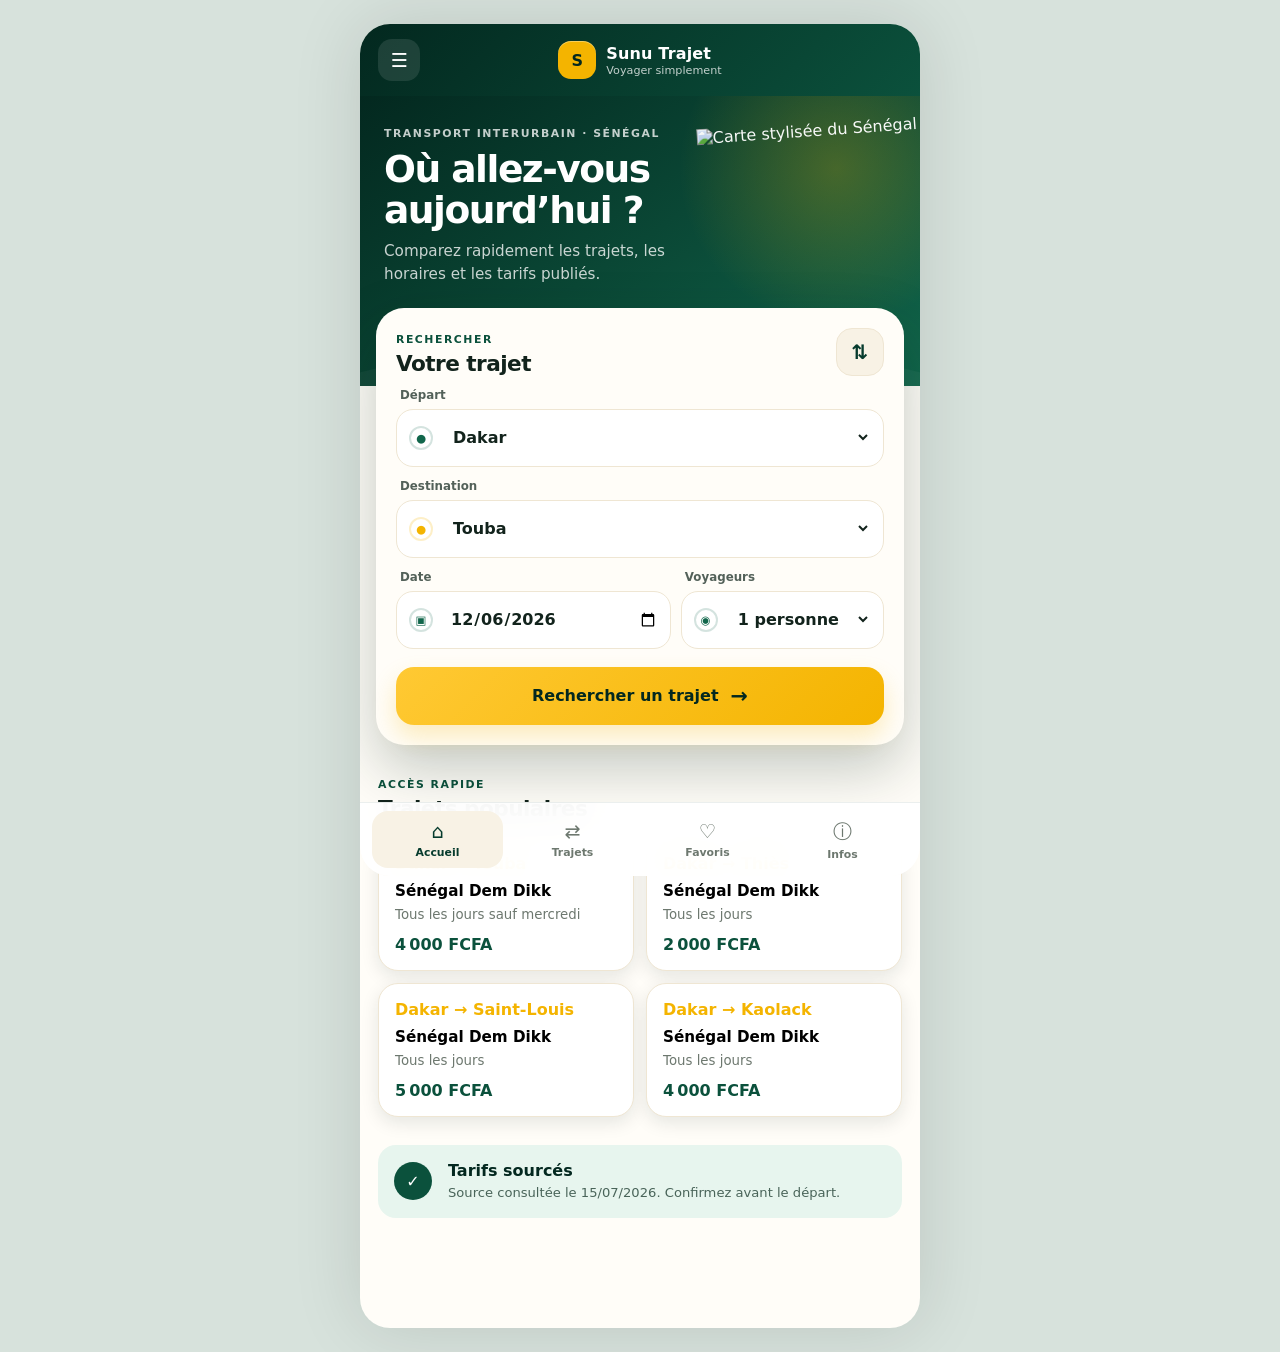
==== index.html @ 77b669c8 "Add files via upload" ====
<!doctype html>
<html lang="fr">
<head>
  <meta charset="utf-8" />
  <meta name="viewport" content="width=device-width,initial-scale=1,viewport-fit=cover" />
  <meta name="theme-color" content="#073c2d" />
  <meta name="description" content="Consultez les trajets, tarifs, horaires et points de départ interurbains au Sénégal." />
  <title>Sunu Trajet — Transport interurbain au Sénégal</title>
  <link rel="manifest" href="manifest.webmanifest" />
  <link rel="icon" href="assets/icon-192.png" />
  <link rel="apple-touch-icon" href="assets/icon-192.png" />
  <link rel="stylesheet" href="styles.css" />
</head>
<body>
  <div class="app-shell">
    <header class="topbar">
      <button class="icon-btn" id="menuBtn" aria-label="Ouvrir le menu">☰</button>
      <a class="brand" href="#home" aria-label="Accueil Sunu Trajet">
        <span class="brand-mark">S</span>
        <span><strong>Sunu Trajet</strong><small>Voyager simplement</small></span>
      </a>
      <button class="icon-btn" id="installBtn" aria-label="Installer l’application" hidden>↓</button>
    </header>

    <main>
      <section class="view active" id="homeView" data-view="home">
        <section class="hero">
          <div class="hero-copy">
            <span class="eyebrow">Transport interurbain · Sénégal</span>
            <h1>Où allez-vous aujourd’hui&nbsp;?</h1>
            <p>Comparez rapidement les trajets, les horaires et les tarifs publiés.</p>
          </div>
          <img src="assets/senegal-map.svg" alt="Carte stylisée du Sénégal" class="senegal-map" />
        </section>

        <section class="search-card" aria-labelledby="searchTitle">
          <div class="section-heading compact">
            <div>
              <span class="eyebrow dark">Rechercher</span>
              <h2 id="searchTitle">Votre trajet</h2>
            </div>
            <button class="swap-btn" id="swapBtn" type="button" aria-label="Inverser le départ et la destination">⇅</button>
          </div>

          <form id="searchForm">
            <label class="field">
              <span>Départ</span>
              <span class="field-control"><span class="field-icon">●</span><select id="fromSelect" required></select></span>
            </label>
            <label class="field">
              <span>Destination</span>
              <span class="field-control"><span class="field-icon destination">●</span><select id="toSelect" required></select></span>
            </label>
            <div class="field-grid">
              <label class="field">
                <span>Date</span>
                <span class="field-control"><span class="field-icon">▣</span><input id="dateInput" type="date" required /></span>
              </label>
              <label class="field">
                <span>Voyageurs</span>
                <span class="field-control"><span class="field-icon">◉</span><select id="passengerSelect">
                  <option value="1">1 personne</option>
                  <option value="2">2 personnes</option>
                  <option value="3">3 personnes</option>
                  <option value="4">4 personnes</option>
                  <option value="5">5 personnes</option>
                </select></span>
              </label>
            </div>
            <button class="primary-btn" type="submit">Rechercher un trajet <span>→</span></button>
          </form>
        </section>

        <section class="popular-section">
          <div class="section-heading">
            <div>
              <span class="eyebrow dark">Accès rapide</span>
              <h2>Trajets populaires</h2>
            </div>
          </div>
          <div class="popular-grid" id="popularGrid"></div>
        </section>

        <section class="trust-note">
          <span class="trust-icon">✓</span>
          <div>
            <strong>Tarifs sourcés</strong>
            <p>Source consultée le <span id="sourceDate"></span>. Confirmez avant le départ.</p>
          </div>
        </section>
      </section>

      <section class="view" id="resultsView" data-view="results">
        <div class="page-header">
          <button class="back-btn" data-go="home" aria-label="Retour">←</button>
          <div>
            <span class="eyebrow">Résultats</span>
            <h1 id="resultsTitle">Trajets disponibles</h1>
          </div>
        </div>
        <div class="results-summary" id="resultsSummary"></div>
        <div class="route-list" id="routeList"></div>
      </section>

      <section class="view" id="favoritesView" data-view="favorites">
        <div class="page-header simple">
          <div>
            <span class="eyebrow">Enregistrés</span>
            <h1>Mes favoris</h1>
          </div>
        </div>
        <div class="route-list" id="favoritesList"></div>
      </section>

      <section class="view" id="infoView" data-view="info">
        <div class="page-header simple">
          <div>
            <span class="eyebrow">À propos</span>
            <h1>Informations utiles</h1>
          </div>
        </div>
        <article class="info-card">
          <h2>Avant de voyager</h2>
          <p>Les tarifs, horaires et lieux de départ peuvent être modifiés par le transporteur. Appelez avant de vous rendre au point de départ.</p>
        </article>
        <article class="info-card">
          <h2>Source des données</h2>
          <p>Les données initiales sont issues du réseau interurbain publié par Dakar Dem Dikk.</p>
          <a class="text-link" href="https://demdikk.sn/reseau-interurbain/" target="_blank" rel="noopener">Consulter la source officielle ↗</a>
        </article>
        <article class="info-card">
          <h2>Administration</h2>
          <p>Les trajets peuvent être complétés et mis à jour depuis l’espace administrateur local.</p>
          <a class="secondary-btn" href="admin/">Ouvrir /admin</a>
        </article>
      </section>
    </main>

    <nav class="bottom-nav" aria-label="Navigation principale">
      <button class="nav-item active" data-nav="home"><span>⌂</span><small>Accueil</small></button>
      <button class="nav-item" data-nav="results"><span>⇄</span><small>Trajets</small></button>
      <button class="nav-item" data-nav="favorites"><span>♡</span><small>Favoris</small></button>
      <button class="nav-item" data-nav="info"><span>ⓘ</span><small>Infos</small></button>
    </nav>
  </div>

  <aside class="drawer" id="drawer" aria-hidden="true">
    <div class="drawer-panel">
      <div class="drawer-head">
        <div class="brand"><span class="brand-mark">S</span><span><strong>Sunu Trajet</strong><small>Sénégal</small></span></div>
        <button class="icon-btn dark" id="closeMenuBtn" aria-label="Fermer">×</button>
      </div>
      <button data-drawer-nav="home">Accueil</button>
      <button data-drawer-nav="favorites">Mes favoris</button>
      <button data-drawer-nav="info">Informations</button>
      <a href="admin/">Administration</a>
      <p class="drawer-note">Version de départ · données administrables localement.</p>
    </div>
  </aside>

  <dialog id="routeDialog" class="route-dialog">
    <div id="dialogContent"></div>
  </dialog>

  <div class="toast" id="toast" role="status" aria-live="polite"></div>

  <script src="data.js"></script>
  <script src="app.js"></script>
</body>
</html>
---- styles.css ----
:root {
  --green-950: #03281f;
  --green-900: #063b2d;
  --green-800: #0b513c;
  --green-700: #11664b;
  --gold-500: #f4b400;
  --gold-400: #ffc933;
  --gold-200: #ffe7a1;
  --ivory-50: #fffdf8;
  --ivory-100: #f8f2e5;
  --ivory-200: #efe6d3;
  --ink: #12231c;
  --muted: #6d786f;
  --danger: #b72d3c;
  --white: #ffffff;
  --shadow-lg: 0 24px 60px rgba(2, 34, 25, 0.24);
  --shadow-md: 0 14px 35px rgba(2, 34, 25, 0.14);
  --shadow-sm: 0 6px 18px rgba(2, 34, 25, 0.10);
  --radius-xl: 28px;
  --radius-lg: 22px;
  --radius-md: 16px;
  --safe-bottom: env(safe-area-inset-bottom, 0px);
}

* { box-sizing: border-box; }
html { scroll-behavior: smooth; }
body {
  margin: 0;
  min-height: 100vh;
  background: #d7e2dc;
  color: var(--ink);
  font-family: Inter, ui-sans-serif, system-ui, -apple-system, BlinkMacSystemFont, "Segoe UI", sans-serif;
  -webkit-font-smoothing: antialiased;
}
button, input, select { font: inherit; }
button, a { -webkit-tap-highlight-color: transparent; }
button { cursor: pointer; }
a { color: inherit; }

.app-shell {
  width: min(100%, 560px);
  min-height: 100vh;
  margin: 0 auto;
  position: relative;
  background: var(--ivory-50);
  box-shadow: 0 0 70px rgba(0,0,0,.12);
  overflow-x: hidden;
}

.topbar {
  position: sticky;
  top: 0;
  z-index: 20;
  display: grid;
  grid-template-columns: 48px 1fr 48px;
  align-items: center;
  gap: 8px;
  min-height: 72px;
  padding: 10px 18px;
  color: var(--white);
  background: linear-gradient(135deg, var(--green-950), var(--green-800));
}
.brand {
  display: inline-flex;
  align-items: center;
  justify-content: center;
  gap: 10px;
  text-decoration: none;
}
.brand-mark {
  width: 38px;
  height: 38px;
  border-radius: 13px;
  display: inline-grid;
  place-items: center;
  font-weight: 900;
  background: var(--gold-500);
  color: var(--green-950);
  box-shadow: inset 0 1px 0 rgba(255,255,255,.35);
}
.brand strong, .brand small { display: block; }
.brand strong { font-size: 1rem; letter-spacing: .01em; }
.brand small { margin-top: 1px; font-size: .7rem; opacity: .75; }
.icon-btn {
  border: 0;
  width: 42px;
  height: 42px;
  border-radius: 14px;
  color: inherit;
  background: rgba(255,255,255,.1);
  font-size: 1.2rem;
}
.icon-btn:active { transform: scale(.97); }
.icon-btn.dark { color: var(--ink); background: var(--ivory-100); }

main { min-height: calc(100vh - 72px); padding-bottom: calc(92px + var(--safe-bottom)); }
.view { display: none; }
.view.active { display: block; }

.hero {
  position: relative;
  min-height: 250px;
  padding: 26px 24px 100px;
  color: var(--white);
  background:
    radial-gradient(circle at 85% 25%, rgba(244,180,0,.25), transparent 30%),
    linear-gradient(145deg, var(--green-950), var(--green-700));
  overflow: hidden;
}
.hero::after {
  content: "";
  position: absolute;
  inset: auto -20% -55% -20%;
  height: 70%;
  border-radius: 50%;
  background: rgba(255,255,255,.04);
}
.hero-copy { position: relative; z-index: 2; max-width: 64%; }
.eyebrow {
  display: inline-block;
  text-transform: uppercase;
  letter-spacing: .14em;
  font-size: .68rem;
  font-weight: 800;
  opacity: .76;
}
.eyebrow.dark { color: var(--green-800); opacity: 1; }
.hero h1, .page-header h1 {
  margin: 8px 0 10px;
  line-height: 1.08;
  font-size: clamp(1.8rem, 6vw, 2.35rem);
  letter-spacing: -.04em;
}
.hero p { margin: 0; color: rgba(255,255,255,.78); line-height: 1.5; font-size: .95rem; }
.senegal-map {
  position: absolute;
  right: -42px;
  top: 24px;
  width: 260px;
  height: 180px;
  object-fit: contain;
  transform: rotate(-4deg);
  opacity: .96;
  filter: saturate(.95);
}

.search-card {
  position: relative;
  z-index: 5;
  margin: -78px 16px 0;
  padding: 20px;
  border-radius: var(--radius-xl);
  background: var(--ivory-50);
  box-shadow: var(--shadow-lg);
}
.section-heading {
  display: flex;
  align-items: center;
  justify-content: space-between;
  gap: 16px;
  margin-bottom: 16px;
}
.section-heading.compact { margin-bottom: 12px; }
.section-heading h2 { margin: 4px 0 0; font-size: 1.35rem; letter-spacing: -.025em; }
.swap-btn {
  width: 48px;
  height: 48px;
  border: 1px solid var(--ivory-200);
  border-radius: 16px;
  background: var(--ivory-100);
  color: var(--green-900);
  font-weight: 900;
  font-size: 1.25rem;
}

.field { display: block; margin-top: 12px; }
.field > span:first-child {
  display: block;
  margin: 0 0 7px 4px;
  color: #536159;
  font-size: .74rem;
  font-weight: 800;
}
.field-control {
  min-height: 58px;
  display: grid;
  grid-template-columns: 34px 1fr;
  align-items: center;
  gap: 6px;
  border: 1px solid var(--ivory-200);
  border-radius: 17px;
  background: var(--white);
  padding: 0 12px;
  transition: .2s ease;
}
.field-control:focus-within {
  border-color: rgba(244,180,0,.75);
  box-shadow: 0 0 0 4px rgba(244,180,0,.13);
}
.field-icon {
  width: 24px;
  height: 24px;
  display: grid;
  place-items: center;
  color: var(--green-700);
  font-size: .72rem;
  border: 2px solid rgba(17,102,75,.18);
  border-radius: 50%;
}
.field-icon.destination { color: var(--gold-500); border-color: rgba(244,180,0,.22); }
select, input[type="date"] {
  width: 100%;
  min-width: 0;
  border: 0;
  outline: 0;
  background: transparent;
  color: var(--ink);
  font-weight: 800;
}
.field-grid { display: grid; grid-template-columns: 1.15fr .85fr; gap: 10px; }
.primary-btn, .secondary-btn {
  min-height: 58px;
  border: 0;
  border-radius: 18px;
  display: inline-flex;
  align-items: center;
  justify-content: center;
  gap: 12px;
  text-decoration: none;
  font-weight: 900;
}
.primary-btn {
  width: 100%;
  margin-top: 18px;
  padding: 0 20px;
  background: linear-gradient(135deg, var(--gold-400), var(--gold-500));
  color: var(--green-950);
  box-shadow: 0 12px 24px rgba(244,180,0,.24);
}
.primary-btn span { font-size: 1.3rem; }
.primary-btn:active { transform: translateY(1px); }
.secondary-btn {
  padding: 0 18px;
  min-height: 48px;
  background: var(--green-900);
  color: var(--white);
}

.popular-section { padding: 28px 18px 10px; }
.popular-grid {
  display: grid;
  grid-template-columns: repeat(2, 1fr);
  gap: 12px;
}
.popular-card {
  border: 1px solid var(--ivory-200);
  border-radius: 20px;
  padding: 16px;
  text-align: left;
  background: var(--white);
  box-shadow: var(--shadow-sm);
}
.popular-card .route-arrow { color: var(--gold-500); font-weight: 900; }
.popular-card strong { display: block; margin: 9px 0 4px; font-size: .95rem; }
.popular-card small { color: var(--muted); }
.popular-card .price { display: block; margin-top: 12px; color: var(--green-800); font-weight: 900; }

.trust-note {
  margin: 18px;
  padding: 16px;
  display: grid;
  grid-template-columns: 42px 1fr;
  gap: 12px;
  align-items: center;
  border-radius: 18px;
  color: var(--green-950);
  background: #e7f5ee;
}
.trust-icon {
  width: 38px; height: 38px; border-radius: 50%; display: grid; place-items: center;
  background: var(--green-800); color: white; font-weight: 900;
}
.trust-note strong { display: block; margin-bottom: 4px; }
.trust-note p { margin: 0; font-size: .82rem; color: #496459; line-height: 1.4; }

.page-header {
  min-height: 160px;
  padding: 30px 22px;
  display: flex;
  align-items: center;
  gap: 14px;
  color: var(--white);
  background:
    radial-gradient(circle at 85% 15%, rgba(244,180,0,.23), transparent 30%),
    linear-gradient(145deg, var(--green-950), var(--green-700));
}
.page-header.simple { min-height: 145px; padding-left: 24px; }
.page-header h1 { margin-bottom: 0; }
.back-btn {
  flex: 0 0 auto;
  width: 46px; height: 46px;
  border: 0;
  border-radius: 15px;
  background: rgba(255,255,255,.11);
  color: white;
  font-size: 1.3rem;
}
.results-summary {
  margin: -30px 16px 18px;
  position: relative;
  z-index: 3;
  padding: 16px 18px;
  border-radius: 20px;
  background: var(--white);
  box-shadow: var(--shadow-md);
}
.results-summary strong { display: block; }
.results-summary p { margin: 6px 0 0; color: var(--muted); font-size: .84rem; }
.route-list { padding: 0 16px 22px; display: grid; gap: 14px; }
.route-card {
  padding: 18px;
  border: 1px solid var(--ivory-200);
  border-radius: 22px;
  background: var(--white);
  box-shadow: var(--shadow-sm);
}
.route-card-head {
  display: flex;
  align-items: flex-start;
  justify-content: space-between;
  gap: 12px;
}
.route-card h3 { margin: 2px 0 4px; font-size: 1.1rem; }
.operator { color: var(--muted); font-size: .78rem; }
.badges { display: flex; flex-wrap: wrap; gap: 7px; margin-top: 11px; }
.badge {
  display: inline-flex; align-items: center; gap: 5px;
  padding: 6px 9px;
  border-radius: 999px;
  font-size: .7rem;
  font-weight: 800;
  color: var(--green-800);
  background: #e9f4ef;
}
.badge.gold { color: #6d4a00; background: #fff2c7; }
.favorite-btn {
  border: 0;
  width: 40px; height: 40px;
  border-radius: 14px;
  background: var(--ivory-100);
  color: var(--green-900);
  font-size: 1.25rem;
}
.favorite-btn.active { color: var(--danger); background: #fdebed; }
.route-main {
  margin: 16px 0;
  padding: 15px;
  border-radius: 17px;
  display: grid;
  grid-template-columns: 1fr auto;
  gap: 10px;
  align-items: center;
  background: var(--ivory-100);
}
.route-main strong { display: block; font-size: 1.05rem; }
.route-main small { color: var(--muted); }
.route-price { text-align: right; color: var(--green-800); }
.route-price strong { font-size: 1.25rem; }
.route-details { display: grid; gap: 9px; }
.detail-line { display: grid; grid-template-columns: 24px 1fr; gap: 8px; font-size: .83rem; color: #405047; }
.route-actions { display: grid; grid-template-columns: 1fr 1fr; gap: 9px; margin-top: 16px; }
.action-btn {
  min-height: 46px;
  border-radius: 15px;
  border: 1px solid var(--ivory-200);
  background: var(--white);
  color: var(--green-900);
  font-weight: 900;
}
.action-btn.primary { background: var(--green-900); color: white; border-color: var(--green-900); }
.empty-state {
  padding: 32px 20px;
  border-radius: 22px;
  text-align: center;
  background: var(--ivory-100);
  color: var(--muted);
}
.empty-state .empty-icon { font-size: 2rem; display: block; margin-bottom: 12px; }
.empty-state h3 { color: var(--ink); margin: 0 0 8px; }
.empty-state p { margin: 0; line-height: 1.5; }

.info-card {
  margin: 16px;
  padding: 20px;
  border-radius: 22px;
  background: var(--white);
  border: 1px solid var(--ivory-200);
  box-shadow: var(--shadow-sm);
}
.info-card h2 { margin: 0 0 10px; font-size: 1.15rem; }
.info-card p { margin: 0 0 14px; color: var(--muted); line-height: 1.6; }
.text-link { font-weight: 900; color: var(--green-700); }

.bottom-nav {
  position: fixed;
  left: 50%;
  transform: translateX(-50%);
  bottom: 0;
  z-index: 30;
  width: min(100%, 560px);
  min-height: calc(74px + var(--safe-bottom));
  padding: 8px 12px calc(8px + var(--safe-bottom));
  display: grid;
  grid-template-columns: repeat(4, 1fr);
  gap: 4px;
  background: rgba(255,255,255,.94);
  border-top: 1px solid rgba(6,59,45,.08);
  backdrop-filter: blur(18px);
}
.nav-item {
  border: 0;
  border-radius: 16px;
  background: transparent;
  color: #6d786f;
  min-height: 55px;
  display: grid;
  place-items: center;
  align-content: center;
  gap: 3px;
}
.nav-item span { font-size: 1.2rem; }
.nav-item small { font-size: .68rem; font-weight: 800; }
.nav-item.active { color: var(--green-900); background: var(--ivory-100); }

.drawer {
  position: fixed;
  inset: 0;
  z-index: 50;
  visibility: hidden;
  opacity: 0;
  background: rgba(0,24,18,.45);
  transition: .2s ease;
}
.drawer.open { visibility: visible; opacity: 1; }
.drawer-panel {
  width: min(84vw, 360px);
  height: 100%;
  padding: 18px;
  background: var(--ivory-50);
  transform: translateX(-100%);
  transition: .24s ease;
}
.drawer.open .drawer-panel { transform: translateX(0); }
.drawer-head { display: flex; align-items: center; justify-content: space-between; margin-bottom: 24px; }
.drawer-head .brand { justify-content: flex-start; color: var(--ink); }
.drawer-panel > button, .drawer-panel > a {
  width: 100%;
  min-height: 52px;
  padding: 0 16px;
  display: flex;
  align-items: center;
  border: 0;
  border-radius: 15px;
  background: transparent;
  color: var(--ink);
  text-decoration: none;
  font-weight: 800;
}
.drawer-panel > button:hover, .drawer-panel > a:hover { background: var(--ivory-100); }
.drawer-note { margin: 24px 12px; font-size: .78rem; color: var(--muted); line-height: 1.5; }

.route-dialog {
  width: min(calc(100% - 28px), 520px);
  max-height: 86vh;
  padding: 0;
  border: 0;
  border-radius: 26px;
  overflow: auto;
  background: var(--ivory-50);
  box-shadow: var(--shadow-lg);
}
.route-dialog::backdrop { background: rgba(0,24,18,.62); backdrop-filter: blur(4px); }
.dialog-hero {
  padding: 22px;
  color: white;
  background: linear-gradient(145deg, var(--green-950), var(--green-700));
}
.dialog-hero-top { display: flex; justify-content: space-between; gap: 12px; }
.dialog-close {
  width: 40px; height: 40px; border: 0; border-radius: 13px;
  color: white; background: rgba(255,255,255,.12); font-size: 1.2rem;
}
.dialog-body { padding: 20px; }
.dialog-price { font-size: 1.7rem; font-weight: 950; color: var(--green-800); }
.dialog-list { display: grid; gap: 12px; margin: 18px 0; }
.dialog-item { padding: 14px; border-radius: 16px; background: var(--white); border: 1px solid var(--ivory-200); }
.dialog-item strong { display: block; margin-bottom: 5px; }
.dialog-item span { color: var(--muted); line-height: 1.5; font-size: .86rem; }
.dialog-actions { display: grid; grid-template-columns: 1fr 1fr; gap: 10px; }

.toast {
  position: fixed;
  left: 50%;
  bottom: calc(92px + var(--safe-bottom));
  z-index: 100;
  width: min(calc(100% - 34px), 430px);
  transform: translate(-50%, 20px);
  opacity: 0;
  pointer-events: none;
  padding: 13px 16px;
  border-radius: 15px;
  background: var(--green-950);
  color: white;
  text-align: center;
  font-size: .84rem;
  font-weight: 800;
  transition: .2s ease;
}
.toast.show { opacity: 1; transform: translate(-50%, 0); }

@media (max-width: 390px) {
  .hero-copy { max-width: 70%; }
  .senegal-map { width: 230px; right: -58px; }
  .field-grid { grid-template-columns: 1fr; }
  .popular-grid { grid-template-columns: 1fr; }
}

@media (min-width: 700px) {
  body { padding: 24px 0; }
  .app-shell { min-height: calc(100vh - 48px); border-radius: 30px; overflow: hidden; }
  .bottom-nav { bottom: 24px; border-radius: 0 0 30px 30px; }
}
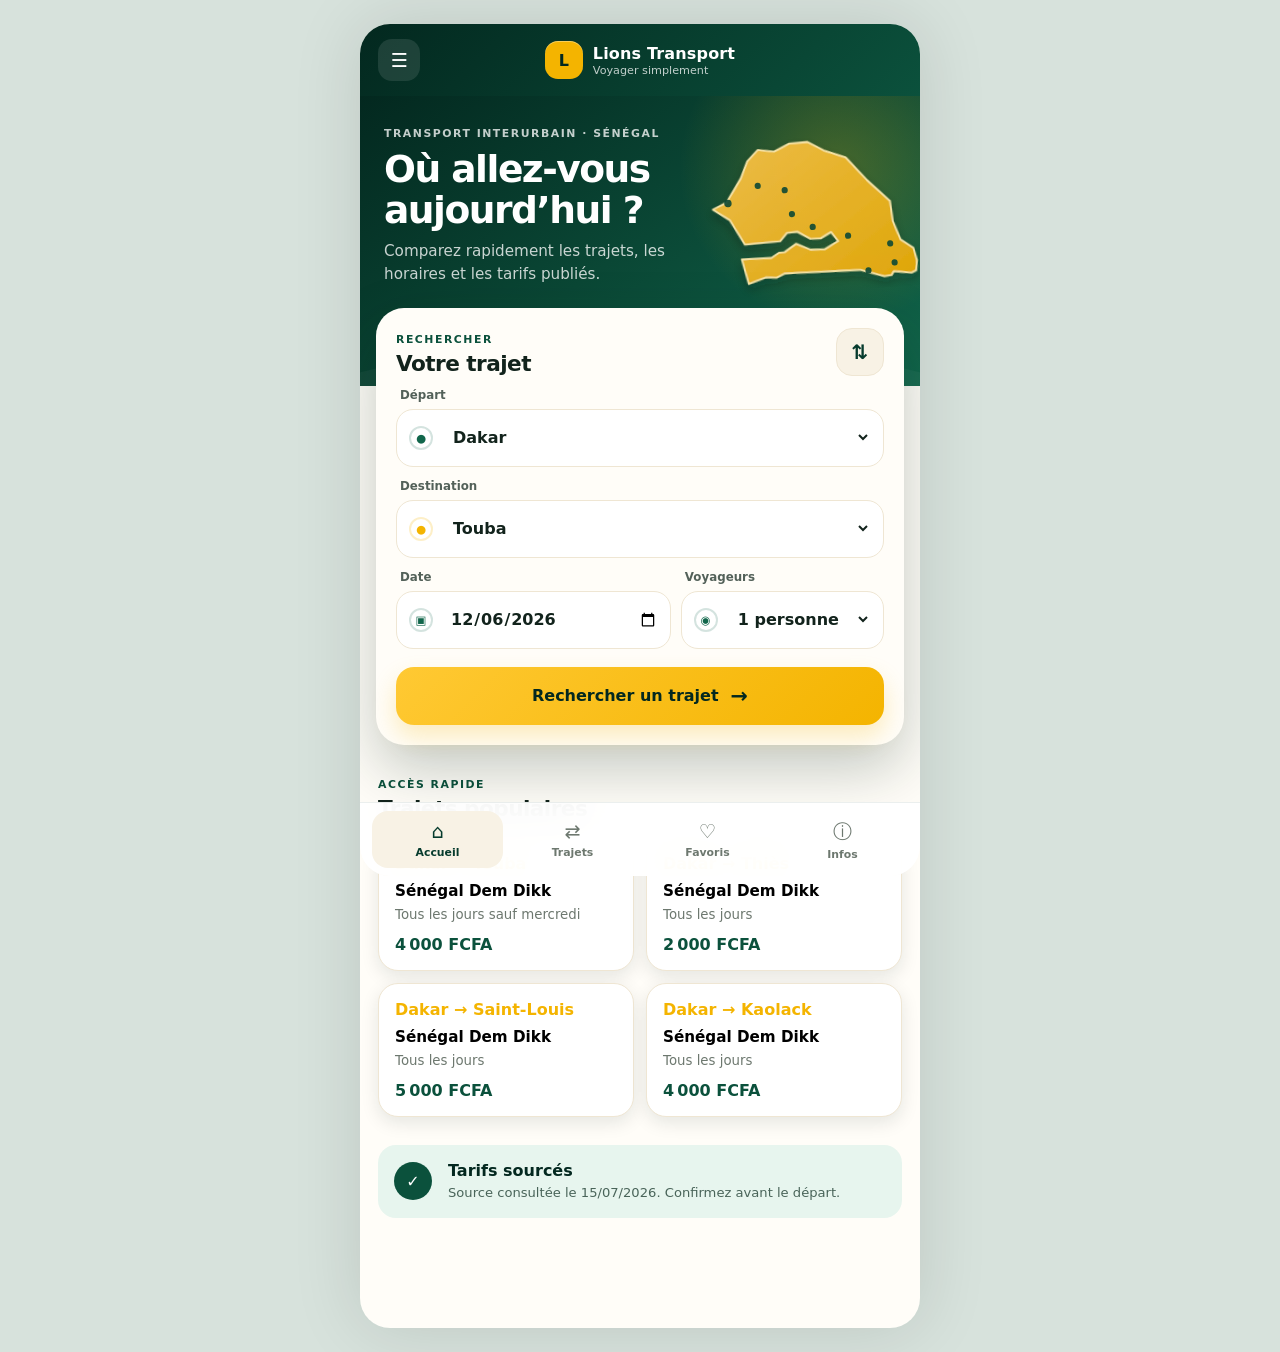
==== commit 35087239: "Add files via upload" ====
--- a/index.html
+++ b/index.html
@@ -5,7 +5,7 @@
   <meta name="viewport" content="width=device-width,initial-scale=1,viewport-fit=cover" />
   <meta name="theme-color" content="#073c2d" />
   <meta name="description" content="Consultez les trajets, tarifs, horaires et points de départ interurbains au Sénégal." />
-  <title>Sunu Trajet — Transport interurbain au Sénégal</title>
+  <title>Lions Transport — Transport interurbain au Sénégal</title>
   <link rel="manifest" href="manifest.webmanifest" />
   <link rel="icon" href="assets/icon-192.png" />
   <link rel="apple-touch-icon" href="assets/icon-192.png" />
@@ -15,9 +15,9 @@
   <div class="app-shell">
     <header class="topbar">
       <button class="icon-btn" id="menuBtn" aria-label="Ouvrir le menu">☰</button>
-      <a class="brand" href="#home" aria-label="Accueil Sunu Trajet">
-        <span class="brand-mark">S</span>
-        <span><strong>Sunu Trajet</strong><small>Voyager simplement</small></span>
+      <a class="brand" href="#home" aria-label="Accueil Lions Transport">
+        <span class="brand-mark">L</span>
+        <span><strong>Lions Transport</strong><small>Voyager simplement</small></span>
       </a>
       <button class="icon-btn" id="installBtn" aria-label="Installer l’application" hidden>↓</button>
     </header>
@@ -147,7 +147,7 @@
   <aside class="drawer" id="drawer" aria-hidden="true">
     <div class="drawer-panel">
       <div class="drawer-head">
-        <div class="brand"><span class="brand-mark">S</span><span><strong>Sunu Trajet</strong><small>Sénégal</small></span></div>
+        <div class="brand"><span class="brand-mark">L</span><span><strong>Lions Transport</strong><small>Sénégal</small></span></div>
         <button class="icon-btn dark" id="closeMenuBtn" aria-label="Fermer">×</button>
       </div>
       <button data-drawer-nav="home">Accueil</button>
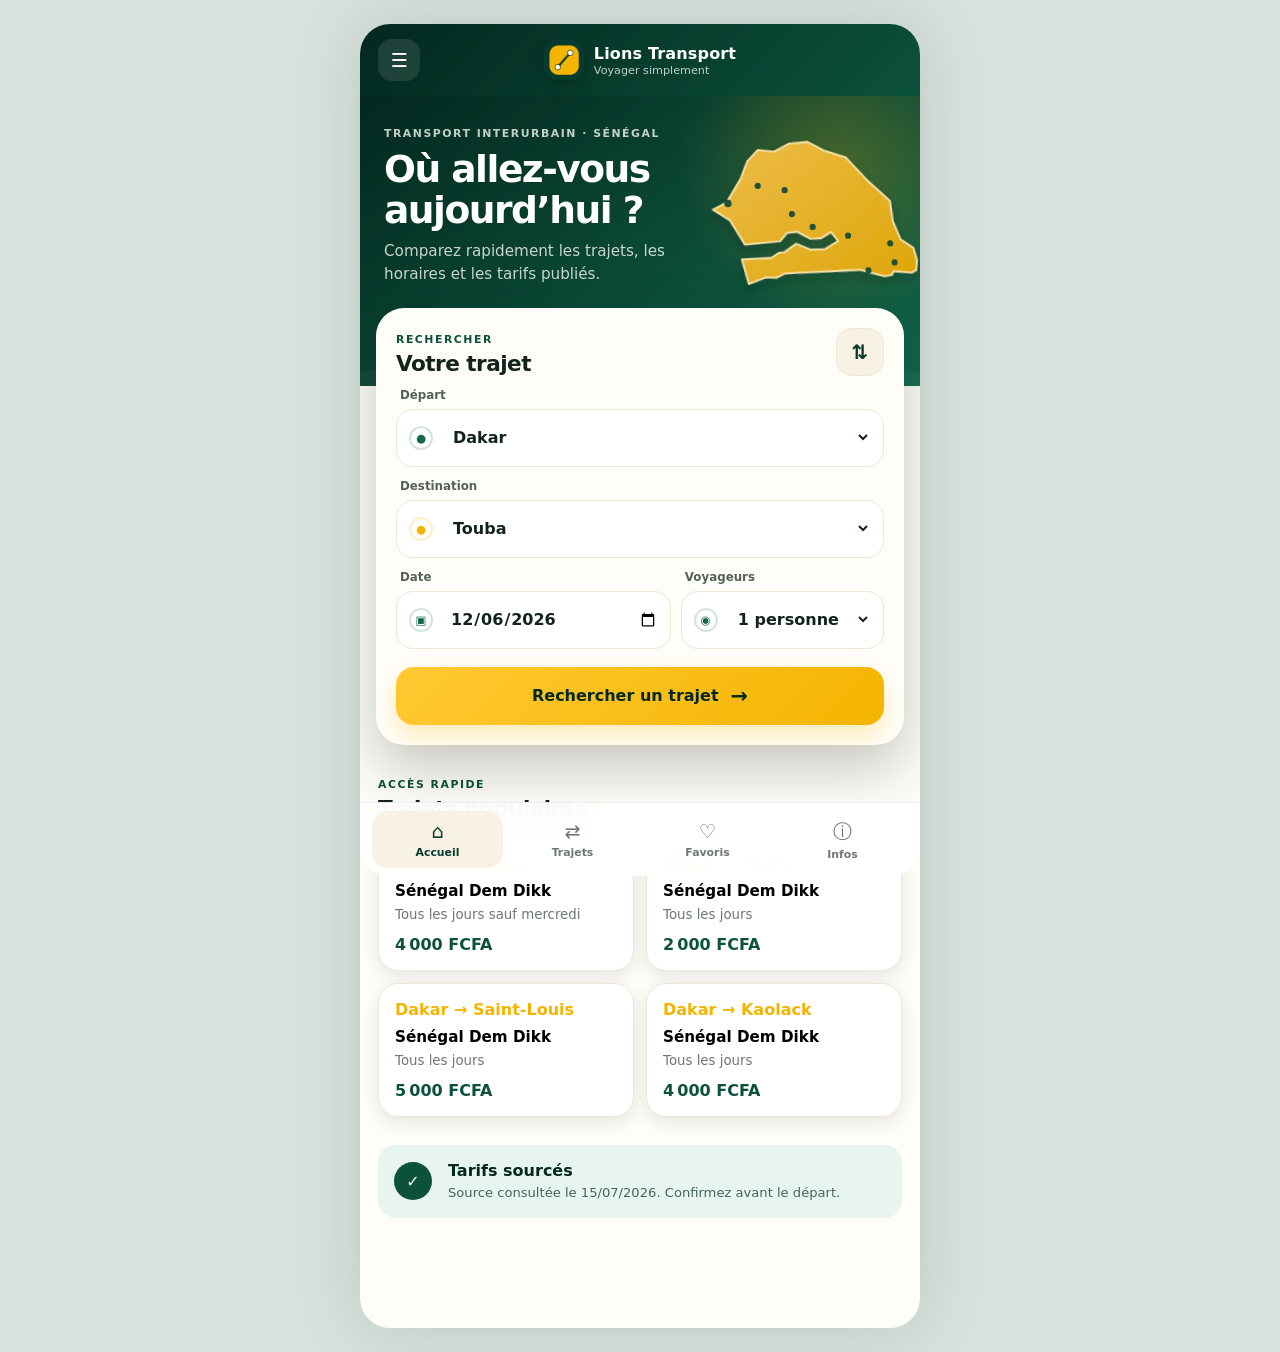
==== commit f42efdaa: "Add files via upload" ====
--- a/index.html
+++ b/index.html
@@ -16,7 +16,7 @@
     <header class="topbar">
       <button class="icon-btn" id="menuBtn" aria-label="Ouvrir le menu">☰</button>
       <a class="brand" href="#home" aria-label="Accueil Lions Transport">
-        <span class="brand-mark">L</span>
+        <img class="brand-logo" src="assets/icon-192.png" alt="Logo Lions Transport" />
         <span><strong>Lions Transport</strong><small>Voyager simplement</small></span>
       </a>
       <button class="icon-btn" id="installBtn" aria-label="Installer l’application" hidden>↓</button>
@@ -147,7 +147,7 @@
   <aside class="drawer" id="drawer" aria-hidden="true">
     <div class="drawer-panel">
       <div class="drawer-head">
-        <div class="brand"><span class="brand-mark">L</span><span><strong>Lions Transport</strong><small>Sénégal</small></span></div>
+        <div class="brand"><img class="brand-logo" src="assets/icon-192.png" alt="Logo Lions Transport" /><span><strong>Lions Transport</strong><small>Sénégal</small></span></div>
         <button class="icon-btn dark" id="closeMenuBtn" aria-label="Fermer">×</button>
       </div>
       <button data-drawer-nav="home">Accueil</button>
--- a/styles.css
+++ b/styles.css
@@ -67,6 +67,14 @@
   gap: 10px;
   text-decoration: none;
 }
+.brand-logo {
+  width: 40px;
+  height: 40px;
+  border-radius: 13px;
+  object-fit: cover;
+  flex: 0 0 auto;
+  box-shadow: 0 5px 14px rgba(0,0,0,.18);
+}
 .brand-mark {
   width: 38px;
   height: 38px;
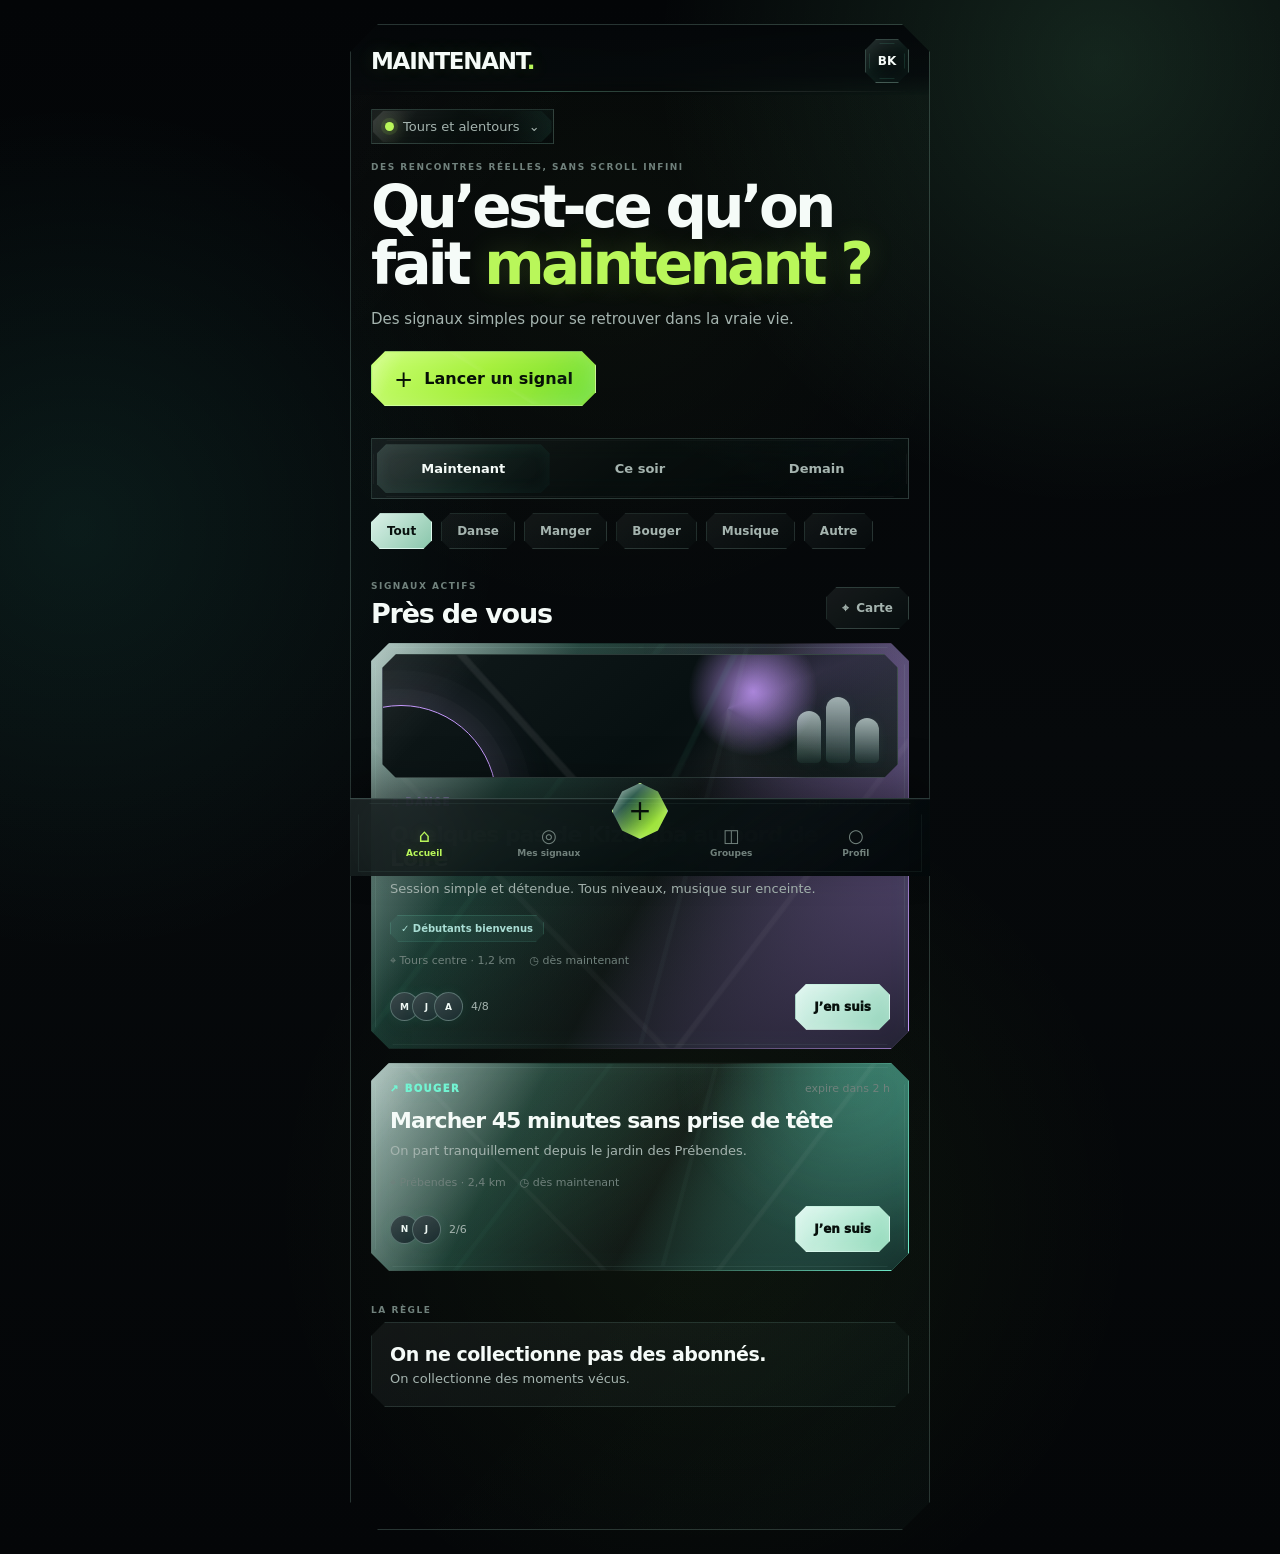
==== commit c69cc8a6: "Add files via upload" ====
--- a/index.html
+++ b/index.html
@@ -1,170 +1,127 @@
 <!doctype html>
 <html lang="fr">
 <head>
-  <meta charset="utf-8" />
-  <meta name="viewport" content="width=device-width,initial-scale=1,viewport-fit=cover" />
-  <meta name="theme-color" content="#073c2d" />
-  <meta name="description" content="Consultez les trajets, tarifs, horaires et points de départ interurbains au Sénégal." />
-  <title>Lions Transport — Transport interurbain au Sénégal</title>
-  <link rel="manifest" href="manifest.webmanifest" />
-  <link rel="icon" href="assets/icon-192.png" />
-  <link rel="apple-touch-icon" href="assets/icon-192.png" />
-  <link rel="stylesheet" href="styles.css" />
+  <meta charset="utf-8">
+  <meta name="viewport" content="width=device-width, initial-scale=1, viewport-fit=cover">
+  <meta name="theme-color" content="#040609">
+  <meta name="description" content="MAINTENANT — des signaux simples pour se retrouver dans la vraie vie.">
+  <title>MAINTENANT</title>
+  <link rel="manifest" href="manifest.json">
+  <link rel="icon" href="icon.svg" type="image/svg+xml">
+  <link rel="stylesheet" href="styles.css">
 </head>
 <body>
   <div class="app-shell">
     <header class="topbar">
-      <button class="icon-btn" id="menuBtn" aria-label="Ouvrir le menu">☰</button>
-      <a class="brand" href="#home" aria-label="Accueil Lions Transport">
-        <img class="brand-logo" src="assets/icon-192.png" alt="Logo Lions Transport" />
-        <span><strong>Lions Transport</strong><small>Voyager simplement</small></span>
-      </a>
-      <button class="icon-btn" id="installBtn" aria-label="Installer l’application" hidden>↓</button>
+      <button class="brand" id="brandBtn" aria-label="Accueil">MAINTENANT<span>.</span></button>
+      <button class="profile-button" id="profileBtn" aria-label="Ouvrir le profil">BK</button>
     </header>
 
     <main>
-      <section class="view active" id="homeView" data-view="home">
-        <section class="hero">
-          <div class="hero-copy">
-            <span class="eyebrow">Transport interurbain · Sénégal</span>
-            <h1>Où allez-vous aujourd’hui&nbsp;?</h1>
-            <p>Comparez rapidement les trajets, les horaires et les tarifs publiés.</p>
-          </div>
-          <img src="assets/senegal-map.svg" alt="Carte stylisée du Sénégal" class="senegal-map" />
-        </section>
+      <section class="hero">
+        <button class="location-pill" id="cityBtn">
+          <span class="live-dot"></span>
+          <span>Tours et alentours</span>
+          <span>⌄</span>
+        </button>
 
-        <section class="search-card" aria-labelledby="searchTitle">
-          <div class="section-heading compact">
-            <div>
-              <span class="eyebrow dark">Rechercher</span>
-              <h2 id="searchTitle">Votre trajet</h2>
-            </div>
-            <button class="swap-btn" id="swapBtn" type="button" aria-label="Inverser le départ et la destination">⇅</button>
-          </div>
-
-          <form id="searchForm">
-            <label class="field">
-              <span>Départ</span>
-              <span class="field-control"><span class="field-icon">●</span><select id="fromSelect" required></select></span>
-            </label>
-            <label class="field">
-              <span>Destination</span>
-              <span class="field-control"><span class="field-icon destination">●</span><select id="toSelect" required></select></span>
-            </label>
-            <div class="field-grid">
-              <label class="field">
-                <span>Date</span>
-                <span class="field-control"><span class="field-icon">▣</span><input id="dateInput" type="date" required /></span>
-              </label>
-              <label class="field">
-                <span>Voyageurs</span>
-                <span class="field-control"><span class="field-icon">◉</span><select id="passengerSelect">
-                  <option value="1">1 personne</option>
-                  <option value="2">2 personnes</option>
-                  <option value="3">3 personnes</option>
-                  <option value="4">4 personnes</option>
-                  <option value="5">5 personnes</option>
-                </select></span>
-              </label>
-            </div>
-            <button class="primary-btn" type="submit">Rechercher un trajet <span>→</span></button>
-          </form>
-        </section>
-
-        <section class="popular-section">
-          <div class="section-heading">
-            <div>
-              <span class="eyebrow dark">Accès rapide</span>
-              <h2>Trajets populaires</h2>
-            </div>
-          </div>
-          <div class="popular-grid" id="popularGrid"></div>
-        </section>
-
-        <section class="trust-note">
-          <span class="trust-icon">✓</span>
-          <div>
-            <strong>Tarifs sourcés</strong>
-            <p>Source consultée le <span id="sourceDate"></span>. Confirmez avant le départ.</p>
-          </div>
-        </section>
+        <p class="eyebrow">DES RENCONTRES RÉELLES, SANS SCROLL INFINI</p>
+        <h1>Qu’est-ce qu’on fait <em>maintenant&nbsp;?</em></h1>
+        <p class="hero-copy">Des signaux simples pour se retrouver dans la vraie vie.</p>
+        <button class="primary-cta" id="openCreate"><span>+</span> Lancer un signal</button>
       </section>
 
-      <section class="view" id="resultsView" data-view="results">
-        <div class="page-header">
-          <button class="back-btn" data-go="home" aria-label="Retour">←</button>
-          <div>
-            <span class="eyebrow">Résultats</span>
-            <h1 id="resultsTitle">Trajets disponibles</h1>
-          </div>
+      <section class="controls" aria-label="Filtres">
+        <div class="segmented" role="tablist" aria-label="Moment">
+          <button class="segment active" data-time="now" role="tab">Maintenant</button>
+          <button class="segment" data-time="tonight" role="tab">Ce soir</button>
+          <button class="segment" data-time="tomorrow" role="tab">Demain</button>
         </div>
-        <div class="results-summary" id="resultsSummary"></div>
-        <div class="route-list" id="routeList"></div>
+
+        <div class="chips" id="categoryChips">
+          <button class="chip active" data-category="all">Tout</button>
+          <button class="chip" data-category="dance">Danse</button>
+          <button class="chip" data-category="food">Manger</button>
+          <button class="chip" data-category="walk">Bouger</button>
+          <button class="chip" data-category="music">Musique</button>
+          <button class="chip" data-category="other">Autre</button>
+        </div>
       </section>
 
-      <section class="view" id="favoritesView" data-view="favorites">
-        <div class="page-header simple">
+      <section class="feed-section">
+        <div class="section-heading">
           <div>
-            <span class="eyebrow">Enregistrés</span>
-            <h1>Mes favoris</h1>
+            <p class="eyebrow">SIGNAUX ACTIFS</p>
+            <h2>Près de vous</h2>
           </div>
+          <button class="map-button" id="mapToggle"><span>⌖</span> Carte</button>
         </div>
-        <div class="route-list" id="favoritesList"></div>
+        <div id="signalFeed" class="signal-feed" aria-live="polite"></div>
+        <div id="emptyState" class="empty-state hidden">
+          <div class="signal-rings"><i></i><i></i><i></i></div>
+          <h3>Aucun signal actif</h3>
+          <p>Lancez le premier dans votre zone. Il disparaîtra automatiquement après quelques heures.</p>
+          <button class="secondary-cta" id="emptyCreate">Lancer un signal</button>
+        </div>
       </section>
 
-      <section class="view" id="infoView" data-view="info">
-        <div class="page-header simple">
-          <div>
-            <span class="eyebrow">À propos</span>
-            <h1>Informations utiles</h1>
-          </div>
+      <section class="principles">
+        <p class="eyebrow">LA RÈGLE</p>
+        <div class="rule-card">
+          <strong>On ne collectionne pas des abonnés.</strong>
+          <span>On collectionne des moments vécus.</span>
         </div>
-        <article class="info-card">
-          <h2>Avant de voyager</h2>
-          <p>Les tarifs, horaires et lieux de départ peuvent être modifiés par le transporteur. Appelez avant de vous rendre au point de départ.</p>
-        </article>
-        <article class="info-card">
-          <h2>Source des données</h2>
-          <p>Les données initiales sont issues du réseau interurbain publié par Dakar Dem Dikk.</p>
-          <a class="text-link" href="https://demdikk.sn/reseau-interurbain/" target="_blank" rel="noopener">Consulter la source officielle ↗</a>
-        </article>
-        <article class="info-card">
-          <h2>Administration</h2>
-          <p>Les trajets peuvent être complétés et mis à jour depuis l’espace administrateur local.</p>
-          <a class="secondary-btn" href="admin/">Ouvrir /admin</a>
-        </article>
       </section>
     </main>
 
     <nav class="bottom-nav" aria-label="Navigation principale">
-      <button class="nav-item active" data-nav="home"><span>⌂</span><small>Accueil</small></button>
-      <button class="nav-item" data-nav="results"><span>⇄</span><small>Trajets</small></button>
-      <button class="nav-item" data-nav="favorites"><span>♡</span><small>Favoris</small></button>
-      <button class="nav-item" data-nav="info"><span>ⓘ</span><small>Infos</small></button>
+      <button class="nav-item active" data-view="home"><span>⌂</span><small>Accueil</small></button>
+      <button class="nav-item" data-view="signals"><span>◎</span><small>Mes signaux</small></button>
+      <button class="nav-create" id="navCreate" aria-label="Créer un signal">+</button>
+      <button class="nav-item" data-view="groups"><span>◫</span><small>Groupes</small></button>
+      <button class="nav-item" data-view="profile"><span>○</span><small>Profil</small></button>
     </nav>
   </div>
 
-  <aside class="drawer" id="drawer" aria-hidden="true">
-    <div class="drawer-panel">
-      <div class="drawer-head">
-        <div class="brand"><img class="brand-logo" src="assets/icon-192.png" alt="Logo Lions Transport" /><span><strong>Lions Transport</strong><small>Sénégal</small></span></div>
-        <button class="icon-btn dark" id="closeMenuBtn" aria-label="Fermer">×</button>
+  <dialog id="createDialog" class="sheet">
+    <form method="dialog" id="signalForm">
+      <div class="sheet-handle"></div>
+      <div class="sheet-header">
+        <div>
+          <p class="eyebrow">NOUVEAU SIGNAL</p>
+          <h2>Proposez quelque chose.</h2>
+        </div>
+        <button type="button" class="close-button" id="closeCreate" aria-label="Fermer">×</button>
       </div>
-      <button data-drawer-nav="home">Accueil</button>
-      <button data-drawer-nav="favorites">Mes favoris</button>
-      <button data-drawer-nav="info">Informations</button>
-      <a href="admin/">Administration</a>
-      <p class="drawer-note">Version de départ · données administrables localement.</p>
-    </div>
-  </aside>
 
-  <dialog id="routeDialog" class="route-dialog">
-    <div id="dialogContent"></div>
+      <label><span>Qu’avez-vous envie de faire ?</span><input name="title" maxlength="60" required placeholder="Ex. Danser une heure au bord de Loire"></label>
+
+      <div class="form-grid">
+        <label><span>Quand ?</span><select name="time"><option value="now">Maintenant</option><option value="tonight">Ce soir</option><option value="tomorrow">Demain</option></select></label>
+        <label><span>Catégorie</span><select name="category"><option value="dance">Danse</option><option value="food">Manger</option><option value="walk">Bouger</option><option value="music">Musique</option><option value="other">Autre</option></select></label>
+      </div>
+
+      <div class="form-grid">
+        <label><span>Zone publique</span><input id="placeInput" name="place" maxlength="40" required value="Tours centre"></label>
+        <label><span>Places</span><select name="capacity"><option>2</option><option>4</option><option selected>6</option><option>8</option><option>12</option></select></label>
+      </div>
+
+      <label><span>Ambiance</span><textarea name="description" maxlength="140" rows="3" placeholder="Simple, détendu, débutants bienvenus…"></textarea></label>
+
+      <label class="toggle-line">
+        <input type="checkbox" name="beginner">
+        <span class="fake-toggle"></span>
+        <span>Débutants bienvenus</span>
+      </label>
+
+      <div class="privacy-note"><span>⌖</span><p>Le lieu exact ne sera visible qu’aux participants acceptés.</p></div>
+      <button type="submit" class="primary-cta full">Publier pour 3 heures</button>
+    </form>
   </dialog>
 
-  <div class="toast" id="toast" role="status" aria-live="polite"></div>
-
-  <script src="data.js"></script>
+  <dialog id="detailDialog" class="sheet detail-sheet"><div id="detailContent"></div></dialog>
+  <dialog id="simpleDialog" class="sheet simple-sheet"><div class="sheet-handle"></div><div id="simpleContent"></div></dialog>
+  <div id="toast" class="toast" role="status" aria-live="polite"></div>
   <script src="app.js"></script>
 </body>
 </html>
--- a/styles.css
+++ b/styles.css
@@ -1,540 +1,874 @@
-:root {
-  --green-950: #03281f;
-  --green-900: #063b2d;
-  --green-800: #0b513c;
-  --green-700: #11664b;
-  --gold-500: #f4b400;
-  --gold-400: #ffc933;
-  --gold-200: #ffe7a1;
-  --ivory-50: #fffdf8;
-  --ivory-100: #f8f2e5;
-  --ivory-200: #efe6d3;
-  --ink: #12231c;
-  --muted: #6d786f;
-  --danger: #b72d3c;
-  --white: #ffffff;
-  --shadow-lg: 0 24px 60px rgba(2, 34, 25, 0.24);
-  --shadow-md: 0 14px 35px rgba(2, 34, 25, 0.14);
-  --shadow-sm: 0 6px 18px rgba(2, 34, 25, 0.10);
-  --radius-xl: 28px;
-  --radius-lg: 22px;
-  --radius-md: 16px;
-  --safe-bottom: env(safe-area-inset-bottom, 0px);
-}
-
-* { box-sizing: border-box; }
-html { scroll-behavior: smooth; }
-body {
-  margin: 0;
-  min-height: 100vh;
-  background: #d7e2dc;
-  color: var(--ink);
-  font-family: Inter, ui-sans-serif, system-ui, -apple-system, BlinkMacSystemFont, "Segoe UI", sans-serif;
-  -webkit-font-smoothing: antialiased;
-}
-button, input, select { font: inherit; }
-button, a { -webkit-tap-highlight-color: transparent; }
-button { cursor: pointer; }
-a { color: inherit; }
-
-.app-shell {
-  width: min(100%, 560px);
-  min-height: 100vh;
-  margin: 0 auto;
-  position: relative;
-  background: var(--ivory-50);
-  box-shadow: 0 0 70px rgba(0,0,0,.12);
-  overflow-x: hidden;
-}
-
-.topbar {
-  position: sticky;
-  top: 0;
-  z-index: 20;
-  display: grid;
-  grid-template-columns: 48px 1fr 48px;
-  align-items: center;
-  gap: 8px;
-  min-height: 72px;
-  padding: 10px 18px;
-  color: var(--white);
-  background: linear-gradient(135deg, var(--green-950), var(--green-800));
-}
-.brand {
-  display: inline-flex;
-  align-items: center;
-  justify-content: center;
-  gap: 10px;
-  text-decoration: none;
-}
-.brand-logo {
-  width: 40px;
-  height: 40px;
-  border-radius: 13px;
-  object-fit: cover;
-  flex: 0 0 auto;
-  box-shadow: 0 5px 14px rgba(0,0,0,.18);
-}
-.brand-mark {
-  width: 38px;
-  height: 38px;
-  border-radius: 13px;
-  display: inline-grid;
-  place-items: center;
-  font-weight: 900;
-  background: var(--gold-500);
-  color: var(--green-950);
-  box-shadow: inset 0 1px 0 rgba(255,255,255,.35);
-}
-.brand strong, .brand small { display: block; }
-.brand strong { font-size: 1rem; letter-spacing: .01em; }
-.brand small { margin-top: 1px; font-size: .7rem; opacity: .75; }
-.icon-btn {
-  border: 0;
-  width: 42px;
-  height: 42px;
-  border-radius: 14px;
-  color: inherit;
-  background: rgba(255,255,255,.1);
-  font-size: 1.2rem;
-}
-.icon-btn:active { transform: scale(.97); }
-.icon-btn.dark { color: var(--ink); background: var(--ivory-100); }
-
-main { min-height: calc(100vh - 72px); padding-bottom: calc(92px + var(--safe-bottom)); }
-.view { display: none; }
-.view.active { display: block; }
-
-.hero {
-  position: relative;
-  min-height: 250px;
-  padding: 26px 24px 100px;
-  color: var(--white);
-  background:
-    radial-gradient(circle at 85% 25%, rgba(244,180,0,.25), transparent 30%),
-    linear-gradient(145deg, var(--green-950), var(--green-700));
-  overflow: hidden;
-}
-.hero::after {
-  content: "";
-  position: absolute;
-  inset: auto -20% -55% -20%;
-  height: 70%;
-  border-radius: 50%;
-  background: rgba(255,255,255,.04);
-}
-.hero-copy { position: relative; z-index: 2; max-width: 64%; }
-.eyebrow {
-  display: inline-block;
-  text-transform: uppercase;
-  letter-spacing: .14em;
-  font-size: .68rem;
-  font-weight: 800;
-  opacity: .76;
-}
-.eyebrow.dark { color: var(--green-800); opacity: 1; }
-.hero h1, .page-header h1 {
-  margin: 8px 0 10px;
-  line-height: 1.08;
-  font-size: clamp(1.8rem, 6vw, 2.35rem);
-  letter-spacing: -.04em;
-}
-.hero p { margin: 0; color: rgba(255,255,255,.78); line-height: 1.5; font-size: .95rem; }
-.senegal-map {
-  position: absolute;
-  right: -42px;
-  top: 24px;
-  width: 260px;
-  height: 180px;
-  object-fit: contain;
-  transform: rotate(-4deg);
-  opacity: .96;
-  filter: saturate(.95);
-}
-
-.search-card {
-  position: relative;
-  z-index: 5;
-  margin: -78px 16px 0;
-  padding: 20px;
-  border-radius: var(--radius-xl);
-  background: var(--ivory-50);
-  box-shadow: var(--shadow-lg);
-}
-.section-heading {
-  display: flex;
-  align-items: center;
-  justify-content: space-between;
-  gap: 16px;
-  margin-bottom: 16px;
-}
-.section-heading.compact { margin-bottom: 12px; }
-.section-heading h2 { margin: 4px 0 0; font-size: 1.35rem; letter-spacing: -.025em; }
-.swap-btn {
-  width: 48px;
-  height: 48px;
-  border: 1px solid var(--ivory-200);
-  border-radius: 16px;
-  background: var(--ivory-100);
-  color: var(--green-900);
-  font-weight: 900;
-  font-size: 1.25rem;
-}
-
-.field { display: block; margin-top: 12px; }
-.field > span:first-child {
-  display: block;
-  margin: 0 0 7px 4px;
-  color: #536159;
-  font-size: .74rem;
-  font-weight: 800;
-}
-.field-control {
-  min-height: 58px;
-  display: grid;
-  grid-template-columns: 34px 1fr;
-  align-items: center;
-  gap: 6px;
-  border: 1px solid var(--ivory-200);
-  border-radius: 17px;
-  background: var(--white);
-  padding: 0 12px;
-  transition: .2s ease;
-}
-.field-control:focus-within {
-  border-color: rgba(244,180,0,.75);
-  box-shadow: 0 0 0 4px rgba(244,180,0,.13);
-}
-.field-icon {
-  width: 24px;
-  height: 24px;
-  display: grid;
-  place-items: center;
-  color: var(--green-700);
-  font-size: .72rem;
-  border: 2px solid rgba(17,102,75,.18);
-  border-radius: 50%;
-}
-.field-icon.destination { color: var(--gold-500); border-color: rgba(244,180,0,.22); }
-select, input[type="date"] {
-  width: 100%;
-  min-width: 0;
-  border: 0;
-  outline: 0;
-  background: transparent;
-  color: var(--ink);
-  font-weight: 800;
-}
-.field-grid { display: grid; grid-template-columns: 1.15fr .85fr; gap: 10px; }
-.primary-btn, .secondary-btn {
-  min-height: 58px;
-  border: 0;
-  border-radius: 18px;
-  display: inline-flex;
-  align-items: center;
-  justify-content: center;
-  gap: 12px;
-  text-decoration: none;
-  font-weight: 900;
-}
-.primary-btn {
-  width: 100%;
-  margin-top: 18px;
-  padding: 0 20px;
-  background: linear-gradient(135deg, var(--gold-400), var(--gold-500));
-  color: var(--green-950);
-  box-shadow: 0 12px 24px rgba(244,180,0,.24);
-}
-.primary-btn span { font-size: 1.3rem; }
-.primary-btn:active { transform: translateY(1px); }
-.secondary-btn {
-  padding: 0 18px;
-  min-height: 48px;
-  background: var(--green-900);
-  color: var(--white);
-}
-
-.popular-section { padding: 28px 18px 10px; }
-.popular-grid {
-  display: grid;
-  grid-template-columns: repeat(2, 1fr);
-  gap: 12px;
-}
-.popular-card {
-  border: 1px solid var(--ivory-200);
-  border-radius: 20px;
-  padding: 16px;
-  text-align: left;
-  background: var(--white);
-  box-shadow: var(--shadow-sm);
-}
-.popular-card .route-arrow { color: var(--gold-500); font-weight: 900; }
-.popular-card strong { display: block; margin: 9px 0 4px; font-size: .95rem; }
-.popular-card small { color: var(--muted); }
-.popular-card .price { display: block; margin-top: 12px; color: var(--green-800); font-weight: 900; }
-
-.trust-note {
-  margin: 18px;
-  padding: 16px;
-  display: grid;
-  grid-template-columns: 42px 1fr;
-  gap: 12px;
-  align-items: center;
-  border-radius: 18px;
-  color: var(--green-950);
-  background: #e7f5ee;
-}
-.trust-icon {
-  width: 38px; height: 38px; border-radius: 50%; display: grid; place-items: center;
-  background: var(--green-800); color: white; font-weight: 900;
-}
-.trust-note strong { display: block; margin-bottom: 4px; }
-.trust-note p { margin: 0; font-size: .82rem; color: #496459; line-height: 1.4; }
-
-.page-header {
-  min-height: 160px;
-  padding: 30px 22px;
-  display: flex;
-  align-items: center;
-  gap: 14px;
-  color: var(--white);
-  background:
-    radial-gradient(circle at 85% 15%, rgba(244,180,0,.23), transparent 30%),
-    linear-gradient(145deg, var(--green-950), var(--green-700));
-}
-.page-header.simple { min-height: 145px; padding-left: 24px; }
-.page-header h1 { margin-bottom: 0; }
-.back-btn {
-  flex: 0 0 auto;
-  width: 46px; height: 46px;
-  border: 0;
-  border-radius: 15px;
-  background: rgba(255,255,255,.11);
-  color: white;
-  font-size: 1.3rem;
-}
-.results-summary {
-  margin: -30px 16px 18px;
-  position: relative;
-  z-index: 3;
-  padding: 16px 18px;
-  border-radius: 20px;
-  background: var(--white);
-  box-shadow: var(--shadow-md);
-}
-.results-summary strong { display: block; }
-.results-summary p { margin: 6px 0 0; color: var(--muted); font-size: .84rem; }
-.route-list { padding: 0 16px 22px; display: grid; gap: 14px; }
-.route-card {
-  padding: 18px;
-  border: 1px solid var(--ivory-200);
-  border-radius: 22px;
-  background: var(--white);
-  box-shadow: var(--shadow-sm);
-}
-.route-card-head {
-  display: flex;
-  align-items: flex-start;
-  justify-content: space-between;
-  gap: 12px;
-}
-.route-card h3 { margin: 2px 0 4px; font-size: 1.1rem; }
-.operator { color: var(--muted); font-size: .78rem; }
-.badges { display: flex; flex-wrap: wrap; gap: 7px; margin-top: 11px; }
-.badge {
-  display: inline-flex; align-items: center; gap: 5px;
-  padding: 6px 9px;
-  border-radius: 999px;
-  font-size: .7rem;
-  font-weight: 800;
-  color: var(--green-800);
-  background: #e9f4ef;
-}
-.badge.gold { color: #6d4a00; background: #fff2c7; }
-.favorite-btn {
-  border: 0;
-  width: 40px; height: 40px;
-  border-radius: 14px;
-  background: var(--ivory-100);
-  color: var(--green-900);
-  font-size: 1.25rem;
-}
-.favorite-btn.active { color: var(--danger); background: #fdebed; }
-.route-main {
-  margin: 16px 0;
-  padding: 15px;
-  border-radius: 17px;
-  display: grid;
-  grid-template-columns: 1fr auto;
-  gap: 10px;
-  align-items: center;
-  background: var(--ivory-100);
-}
-.route-main strong { display: block; font-size: 1.05rem; }
-.route-main small { color: var(--muted); }
-.route-price { text-align: right; color: var(--green-800); }
-.route-price strong { font-size: 1.25rem; }
-.route-details { display: grid; gap: 9px; }
-.detail-line { display: grid; grid-template-columns: 24px 1fr; gap: 8px; font-size: .83rem; color: #405047; }
-.route-actions { display: grid; grid-template-columns: 1fr 1fr; gap: 9px; margin-top: 16px; }
-.action-btn {
-  min-height: 46px;
-  border-radius: 15px;
-  border: 1px solid var(--ivory-200);
-  background: var(--white);
-  color: var(--green-900);
-  font-weight: 900;
-}
-.action-btn.primary { background: var(--green-900); color: white; border-color: var(--green-900); }
-.empty-state {
-  padding: 32px 20px;
-  border-radius: 22px;
-  text-align: center;
-  background: var(--ivory-100);
-  color: var(--muted);
-}
-.empty-state .empty-icon { font-size: 2rem; display: block; margin-bottom: 12px; }
-.empty-state h3 { color: var(--ink); margin: 0 0 8px; }
-.empty-state p { margin: 0; line-height: 1.5; }
-
-.info-card {
-  margin: 16px;
-  padding: 20px;
-  border-radius: 22px;
-  background: var(--white);
-  border: 1px solid var(--ivory-200);
-  box-shadow: var(--shadow-sm);
-}
-.info-card h2 { margin: 0 0 10px; font-size: 1.15rem; }
-.info-card p { margin: 0 0 14px; color: var(--muted); line-height: 1.6; }
-.text-link { font-weight: 900; color: var(--green-700); }
-
-.bottom-nav {
-  position: fixed;
-  left: 50%;
-  transform: translateX(-50%);
-  bottom: 0;
-  z-index: 30;
-  width: min(100%, 560px);
-  min-height: calc(74px + var(--safe-bottom));
-  padding: 8px 12px calc(8px + var(--safe-bottom));
-  display: grid;
-  grid-template-columns: repeat(4, 1fr);
-  gap: 4px;
-  background: rgba(255,255,255,.94);
-  border-top: 1px solid rgba(6,59,45,.08);
-  backdrop-filter: blur(18px);
-}
-.nav-item {
-  border: 0;
-  border-radius: 16px;
-  background: transparent;
-  color: #6d786f;
-  min-height: 55px;
-  display: grid;
-  place-items: center;
-  align-content: center;
-  gap: 3px;
-}
-.nav-item span { font-size: 1.2rem; }
-.nav-item small { font-size: .68rem; font-weight: 800; }
-.nav-item.active { color: var(--green-900); background: var(--ivory-100); }
-
-.drawer {
-  position: fixed;
-  inset: 0;
-  z-index: 50;
-  visibility: hidden;
-  opacity: 0;
-  background: rgba(0,24,18,.45);
-  transition: .2s ease;
-}
-.drawer.open { visibility: visible; opacity: 1; }
-.drawer-panel {
-  width: min(84vw, 360px);
-  height: 100%;
-  padding: 18px;
-  background: var(--ivory-50);
-  transform: translateX(-100%);
-  transition: .24s ease;
-}
-.drawer.open .drawer-panel { transform: translateX(0); }
-.drawer-head { display: flex; align-items: center; justify-content: space-between; margin-bottom: 24px; }
-.drawer-head .brand { justify-content: flex-start; color: var(--ink); }
-.drawer-panel > button, .drawer-panel > a {
-  width: 100%;
-  min-height: 52px;
-  padding: 0 16px;
-  display: flex;
-  align-items: center;
-  border: 0;
-  border-radius: 15px;
-  background: transparent;
-  color: var(--ink);
-  text-decoration: none;
-  font-weight: 800;
-}
-.drawer-panel > button:hover, .drawer-panel > a:hover { background: var(--ivory-100); }
-.drawer-note { margin: 24px 12px; font-size: .78rem; color: var(--muted); line-height: 1.5; }
-
-.route-dialog {
-  width: min(calc(100% - 28px), 520px);
-  max-height: 86vh;
-  padding: 0;
-  border: 0;
-  border-radius: 26px;
-  overflow: auto;
-  background: var(--ivory-50);
-  box-shadow: var(--shadow-lg);
-}
-.route-dialog::backdrop { background: rgba(0,24,18,.62); backdrop-filter: blur(4px); }
-.dialog-hero {
-  padding: 22px;
-  color: white;
-  background: linear-gradient(145deg, var(--green-950), var(--green-700));
-}
-.dialog-hero-top { display: flex; justify-content: space-between; gap: 12px; }
-.dialog-close {
-  width: 40px; height: 40px; border: 0; border-radius: 13px;
-  color: white; background: rgba(255,255,255,.12); font-size: 1.2rem;
-}
-.dialog-body { padding: 20px; }
-.dialog-price { font-size: 1.7rem; font-weight: 950; color: var(--green-800); }
-.dialog-list { display: grid; gap: 12px; margin: 18px 0; }
-.dialog-item { padding: 14px; border-radius: 16px; background: var(--white); border: 1px solid var(--ivory-200); }
-.dialog-item strong { display: block; margin-bottom: 5px; }
-.dialog-item span { color: var(--muted); line-height: 1.5; font-size: .86rem; }
-.dialog-actions { display: grid; grid-template-columns: 1fr 1fr; gap: 10px; }
-
-.toast {
-  position: fixed;
-  left: 50%;
-  bottom: calc(92px + var(--safe-bottom));
-  z-index: 100;
-  width: min(calc(100% - 34px), 430px);
-  transform: translate(-50%, 20px);
-  opacity: 0;
-  pointer-events: none;
-  padding: 13px 16px;
-  border-radius: 15px;
-  background: var(--green-950);
-  color: white;
-  text-align: center;
-  font-size: .84rem;
-  font-weight: 800;
-  transition: .2s ease;
-}
-.toast.show { opacity: 1; transform: translate(-50%, 0); }
-
-@media (max-width: 390px) {
-  .hero-copy { max-width: 70%; }
-  .senegal-map { width: 230px; right: -58px; }
-  .field-grid { grid-template-columns: 1fr; }
-  .popular-grid { grid-template-columns: 1fr; }
-}
-
-@media (min-width: 700px) {
-  body { padding: 24px 0; }
-  .app-shell { min-height: calc(100vh - 48px); border-radius: 30px; overflow: hidden; }
-  .bottom-nav { bottom: 24px; border-radius: 0 0 30px 30px; }
-}
+:root{
+  --bg:#040609;
+  --surface:#0b1013;
+  --surface-2:#10181c;
+  --surface-3:#172126;
+  --text:#f5fbf8;
+  --muted:#a5b4af;
+  --muted-2:#70817c;
+  --line:rgba(202,255,237,.13);
+  --crystal-line:rgba(210,255,245,.32);
+  --crystal-soft:rgba(122,255,213,.08);
+  --crystal-mid:rgba(122,255,213,.16);
+  --lime:#b9f75a;
+  --lime-strong:#96ed31;
+  --mint:#72f4d2;
+  --cyan:#6fe9ff;
+  --cut:14px;
+  font-family:Inter,ui-sans-serif,system-ui,-apple-system,BlinkMacSystemFont,"Segoe UI",sans-serif;
+  color-scheme:dark
+}
+*{box-sizing:border-box}
+html{background:var(--bg)}
+body{
+  margin:0;
+  min-height:100vh;
+  color:var(--text);
+  overflow-x:hidden;
+  background:
+    radial-gradient(circle at 86% 4%,rgba(135,255,178,.13),transparent 24%),
+    radial-gradient(circle at 6% 34%,rgba(75,255,218,.08),transparent 27%),
+    radial-gradient(circle at 55% 78%,rgba(153,255,68,.055),transparent 31%),
+    linear-gradient(180deg,#030507,#06090b 48%,#040608)
+}
+body::before{
+  content:"";
+  position:fixed;
+  z-index:-2;
+  inset:0;
+  pointer-events:none;
+  opacity:.62;
+  background:
+    linear-gradient(118deg,transparent 0 14%,rgba(127,255,209,.035) 14.2% 14.5%,transparent 14.8% 43%,rgba(255,255,255,.025) 43.2% 43.45%,transparent 43.8%),
+    linear-gradient(63deg,transparent 0 22%,rgba(167,255,102,.027) 22.2% 22.55%,transparent 22.9% 67%,rgba(97,238,255,.024) 67.2% 67.55%,transparent 67.9%),
+    repeating-linear-gradient(145deg,transparent 0 92px,rgba(160,255,221,.018) 93px,transparent 95px)
+}
+body::after{
+  content:"";
+  position:fixed;
+  z-index:-1;
+  width:460px;
+  height:460px;
+  right:-260px;
+  top:20%;
+  pointer-events:none;
+  transform:rotate(18deg);
+  opacity:.42;
+  background:
+    conic-gradient(from 35deg at 50% 50%,
+      transparent 0 8%,
+      rgba(175,255,232,.09) 8% 12%,
+      transparent 12% 27%,
+      rgba(101,255,191,.08) 27% 31%,
+      transparent 31% 56%,
+      rgba(113,227,255,.07) 56% 60%,
+      transparent 60% 100%);
+  clip-path:polygon(50% 0,72% 24%,100% 43%,78% 68%,62% 100%,38% 78%,0 64%,19% 35%);
+  filter:blur(.2px) drop-shadow(0 0 42px rgba(87,255,184,.12))
+}
+button,input,select,textarea{font:inherit}
+button{cursor:pointer}
+button:focus-visible,input:focus-visible,select:focus-visible,textarea:focus-visible{
+  outline:2px solid var(--lime);
+  outline-offset:2px
+}
+.app-shell{
+  position:relative;
+  isolation:isolate;
+  width:min(100%,580px);
+  margin:0 auto;
+  min-height:100vh;
+  padding-bottom:102px
+}
+.app-shell::before{
+  content:"";
+  position:absolute;
+  z-index:-1;
+  inset:0;
+  pointer-events:none;
+  background:
+    linear-gradient(132deg,rgba(255,255,255,.018),transparent 16% 72%,rgba(115,255,204,.025)),
+    radial-gradient(circle at 45% 15%,rgba(177,255,93,.035),transparent 28%)
+}
+.topbar{
+  position:sticky;
+  z-index:30;
+  top:0;
+  display:flex;
+  justify-content:space-between;
+  align-items:center;
+  padding:calc(14px + env(safe-area-inset-top)) 20px 12px;
+  background:
+    linear-gradient(180deg,rgba(4,7,9,.96),rgba(6,10,12,.83) 72%,transparent);
+  backdrop-filter:blur(22px) saturate(130%)
+}
+.topbar::after{
+  content:"";
+  position:absolute;
+  left:20px;
+  right:20px;
+  bottom:3px;
+  height:1px;
+  background:linear-gradient(90deg,transparent,rgba(145,255,213,.28),rgba(255,255,255,.14),transparent)
+}
+.brand{
+  border:0;
+  padding:0;
+  background:transparent;
+  color:var(--text);
+  font-weight:900;
+  letter-spacing:-.055em;
+  font-size:23px;
+  text-shadow:0 0 20px rgba(168,255,104,.12)
+}
+.brand span{color:var(--lime);text-shadow:0 0 16px rgba(185,247,90,.4)}
+.profile-button{
+  position:relative;
+  width:44px;
+  height:44px;
+  border:1px solid rgba(196,255,235,.24);
+  clip-path:polygon(11px 0,calc(100% - 11px) 0,100% 11px,100% calc(100% - 11px),calc(100% - 11px) 100%,11px 100%,0 calc(100% - 11px),0 11px);
+  background:
+    linear-gradient(145deg,rgba(226,255,247,.13),rgba(93,255,201,.035) 50%,rgba(4,8,10,.7));
+  color:var(--text);
+  font-size:12px;
+  font-weight:900;
+  box-shadow:inset 0 0 18px rgba(138,255,217,.07),0 8px 28px rgba(0,0,0,.38)
+}
+.profile-button::after{
+  content:"";
+  position:absolute;
+  inset:3px;
+  pointer-events:none;
+  border:1px solid rgba(121,255,209,.11);
+  clip-path:inherit
+}
+.hero{padding:12px 20px 22px}
+.location-pill{
+  position:relative;
+  display:inline-flex;
+  align-items:center;
+  gap:9px;
+  border:1px solid rgba(180,255,230,.16);
+  padding:9px 13px;
+  margin:2px 0 18px;
+  clip-path:polygon(10px 0,calc(100% - 10px) 0,100% 10px,100% calc(100% - 10px),calc(100% - 10px) 100%,10px 100%,0 calc(100% - 10px),0 10px);
+  background:
+    linear-gradient(135deg,rgba(231,255,248,.09),rgba(91,255,205,.025) 44%,rgba(3,7,9,.45)),
+    linear-gradient(25deg,transparent 62%,rgba(128,255,211,.06));
+  color:var(--muted);
+  font-size:13px;
+  backdrop-filter:blur(14px)
+}
+.location-pill::after{
+  content:"";
+  position:absolute;
+  inset:1px;
+  pointer-events:none;
+  background:linear-gradient(120deg,rgba(255,255,255,.14),transparent 23% 72%,rgba(112,255,212,.08));
+  clip-path:inherit
+}
+.live-dot{
+  position:relative;
+  z-index:1;
+  width:9px;
+  height:9px;
+  border-radius:50%;
+  background:var(--lime);
+  box-shadow:0 0 0 4px rgba(185,247,90,.10),0 0 18px rgba(185,247,90,.6)
+}
+.location-pill span{position:relative;z-index:1}
+.eyebrow{
+  margin:0 0 6px;
+  color:var(--muted-2);
+  font-size:9px;
+  line-height:1.2;
+  letter-spacing:.17em;
+  font-weight:900
+}
+.hero h1{
+  margin:0;
+  max-width:520px;
+  font-size:clamp(42px,10.4vw,58px);
+  line-height:.98;
+  letter-spacing:-.065em
+}
+.hero h1 em{
+  color:var(--lime);
+  font-style:normal;
+  text-shadow:0 0 28px rgba(185,247,90,.16)
+}
+.hero-copy{
+  margin:16px 0 20px;
+  color:var(--muted);
+  font-size:15px;
+  line-height:1.52
+}
+.primary-cta,.secondary-cta{
+  position:relative;
+  min-height:55px;
+  border-radius:0;
+  clip-path:polygon(var(--cut) 0,calc(100% - var(--cut)) 0,100% var(--cut),100% calc(100% - var(--cut)),calc(100% - var(--cut)) 100%,var(--cut) 100%,0 calc(100% - var(--cut)),0 var(--cut));
+  padding:0 22px;
+  border:1px solid rgba(222,255,242,.34);
+  display:inline-flex;
+  align-items:center;
+  justify-content:center;
+  gap:11px;
+  overflow:hidden;
+  font-weight:900
+}
+.primary-cta::before,.secondary-cta::before{
+  content:"";
+  position:absolute;
+  inset:1px;
+  pointer-events:none;
+  background:
+    linear-gradient(120deg,rgba(255,255,255,.38),transparent 14% 72%,rgba(97,255,211,.20)),
+    linear-gradient(32deg,transparent 52%,rgba(255,255,255,.10) 53%,transparent 56%);
+  opacity:.55;
+  clip-path:inherit
+}
+.primary-cta{
+  width:fit-content;
+  background:
+    linear-gradient(135deg,#caff72 0%,#a6f03c 48%,#74dc2c 100%);
+  color:#071006;
+  box-shadow:
+    inset 0 0 20px rgba(255,255,255,.22),
+    0 14px 38px rgba(145,239,54,.19),
+    0 0 28px rgba(105,255,176,.09)
+}
+.primary-cta span{position:relative;z-index:1;font-size:23px;font-weight:450}
+.primary-cta.full{width:100%}
+.secondary-cta{
+  background:linear-gradient(145deg,rgba(221,255,247,.11),rgba(74,255,198,.025),rgba(2,7,9,.5));
+  color:var(--text)
+}
+.controls{padding:10px 20px 4px}
+.segmented{
+  position:relative;
+  display:grid;
+  grid-template-columns:repeat(3,1fr);
+  gap:4px;
+  padding:5px;
+  border:1px solid rgba(196,255,235,.17);
+  clip-path:polygon(14px 0,calc(100% - 14px) 0,100% 14px,100% calc(100% - 14px),calc(100% - 14px) 100%,14px 100%,0 calc(100% - 14px),0 14px);
+  background:
+    linear-gradient(145deg,rgba(229,255,249,.07),rgba(70,255,198,.018) 48%,rgba(2,7,8,.58)),
+    linear-gradient(25deg,transparent 62%,rgba(125,255,214,.045));
+  backdrop-filter:blur(15px)
+}
+.segmented::after{
+  content:"";
+  position:absolute;
+  inset:1px;
+  pointer-events:none;
+  border:1px solid rgba(255,255,255,.035);
+  clip-path:inherit
+}
+.segment{
+  position:relative;
+  z-index:1;
+  min-height:49px;
+  border:0;
+  clip-path:polygon(9px 0,calc(100% - 9px) 0,100% 9px,100% calc(100% - 9px),calc(100% - 9px) 100%,9px 100%,0 calc(100% - 9px),0 9px);
+  background:transparent;
+  color:var(--muted);
+  font-size:13px;
+  font-weight:850
+}
+.segment.active{
+  background:
+    linear-gradient(135deg,rgba(232,255,247,.15),rgba(87,255,199,.055) 55%,rgba(6,12,14,.55));
+  color:var(--text);
+  box-shadow:
+    inset 0 0 18px rgba(112,255,211,.07),
+    0 5px 18px rgba(0,0,0,.18)
+}
+.chips{
+  display:flex;
+  gap:9px;
+  overflow-x:auto;
+  padding:14px 0 8px;
+  scrollbar-width:none
+}
+.chips::-webkit-scrollbar{display:none}
+.chip{
+  position:relative;
+  white-space:nowrap;
+  border:1px solid rgba(190,255,232,.14);
+  clip-path:polygon(9px 0,calc(100% - 9px) 0,100% 9px,100% calc(100% - 9px),calc(100% - 9px) 100%,9px 100%,0 calc(100% - 9px),0 9px);
+  background:linear-gradient(145deg,rgba(222,255,246,.055),rgba(66,255,194,.012));
+  color:var(--muted);
+  padding:10px 15px;
+  font-size:12px;
+  font-weight:800
+}
+.chip.active{
+  background:
+    linear-gradient(135deg,rgba(231,255,246,.94),rgba(177,255,218,.77));
+  border-color:rgba(230,255,246,.7);
+  color:#07100d;
+  box-shadow:0 0 22px rgba(99,255,193,.09)
+}
+.feed-section{padding:20px 20px 4px}
+.section-heading{
+  display:flex;
+  align-items:end;
+  justify-content:space-between;
+  gap:14px;
+  margin-bottom:14px
+}
+.section-heading h2{margin:0;font-size:27px;letter-spacing:-.045em}
+.map-button{
+  position:relative;
+  display:inline-flex;
+  align-items:center;
+  gap:7px;
+  min-height:42px;
+  padding:0 15px;
+  border:1px solid rgba(191,255,232,.18);
+  clip-path:polygon(10px 0,calc(100% - 10px) 0,100% 10px,100% calc(100% - 10px),calc(100% - 10px) 100%,10px 100%,0 calc(100% - 10px),0 10px);
+  background:linear-gradient(145deg,rgba(225,255,247,.075),rgba(60,255,191,.018));
+  color:var(--muted);
+  font-size:12px;
+  font-weight:800
+}
+.signal-feed{display:grid;gap:14px}
+.signal-card{
+  position:relative;
+  overflow:hidden;
+  border:1px solid transparent;
+  border-radius:0;
+  clip-path:polygon(18px 0,calc(100% - 18px) 0,100% 18px,100% calc(100% - 18px),calc(100% - 18px) 100%,18px 100%,0 calc(100% - 18px),0 18px);
+  background:
+    linear-gradient(145deg,rgba(223,255,245,.105),rgba(64,255,194,.025) 42%,rgba(2,7,9,.84)) padding-box,
+    linear-gradient(118deg,rgba(226,255,247,.72),rgba(119,255,214,.19) 28%,rgba(255,255,255,.05) 54%,var(--category-color)) border-box;
+  box-shadow:
+    inset 0 0 28px rgba(115,255,207,.035),
+    0 16px 44px rgba(0,0,0,.26),
+    0 0 28px var(--card-glow)
+}
+.signal-card::before{
+  content:"";
+  position:absolute;
+  inset:0;
+  pointer-events:none;
+  background:
+    linear-gradient(127deg,rgba(255,255,255,.18),transparent 11% 34%,rgba(116,255,207,.04) 34.3% 34.8%,transparent 35.2% 72%,rgba(255,255,255,.055) 72.3% 72.8%,transparent 73.2%),
+    linear-gradient(46deg,transparent 0 31%,rgba(255,255,255,.045) 31.3% 31.8%,transparent 32.2%),
+    radial-gradient(circle at 88% 5%,var(--card-glow),transparent 34%);
+  opacity:.76
+}
+.signal-card::after{
+  content:"";
+  position:absolute;
+  inset:3px;
+  pointer-events:none;
+  clip-path:inherit;
+  border:1px solid rgba(202,255,238,.07);
+  background:
+    linear-gradient(105deg,transparent 0 58%,rgba(184,255,232,.028) 58.2% 58.7%,transparent 59%)
+}
+.signal-visual{
+  display:none;
+  height:124px;
+  margin:10px 10px 0;
+  border:1px solid rgba(207,255,239,.18);
+  border-radius:0;
+  clip-path:polygon(14px 0,calc(100% - 14px) 0,100% 14px,100% calc(100% - 14px),calc(100% - 14px) 100%,14px 100%,0 calc(100% - 14px),0 14px);
+  position:relative;
+  overflow:hidden;
+  background:
+    linear-gradient(132deg,rgba(255,255,255,.08),transparent 18% 67%,rgba(112,255,205,.055)),
+    conic-gradient(from 18deg at 67% 44%,transparent,var(--card-glow),transparent 28%,rgba(255,255,255,.055),transparent 58%),
+    radial-gradient(circle at 72% 30%,var(--visual-light),transparent 17%),
+    linear-gradient(140deg,#10191a,#071011 56%,#131619)
+}
+.signal-card.featured .signal-visual{display:block}
+.signal-visual::before{
+  content:"";
+  position:absolute;
+  inset:-30%;
+  transform:rotate(-12deg);
+  background:
+    linear-gradient(60deg,transparent 0 38%,rgba(255,255,255,.12) 38.3% 38.9%,transparent 39.2%),
+    linear-gradient(128deg,transparent 0 57%,rgba(115,255,206,.08) 57.3% 57.8%,transparent 58.2%);
+  opacity:.65
+}
+.signal-visual::after{
+  content:"";
+  position:absolute;
+  width:190px;
+  height:190px;
+  left:-78px;
+  bottom:-120px;
+  border:1px solid var(--category-color);
+  border-radius:50%;
+  box-shadow:
+    0 0 0 16px rgba(255,255,255,.022),
+    0 0 0 35px rgba(255,255,255,.012),
+    0 0 60px var(--card-glow)
+}
+.visual-people{
+  position:absolute;
+  z-index:2;
+  right:18px;
+  bottom:14px;
+  display:flex;
+  align-items:end;
+  gap:5px
+}
+.person-shape{
+  width:24px;
+  border-radius:16px 16px 6px 6px;
+  background:linear-gradient(to bottom,rgba(232,255,248,.88),rgba(117,255,207,.11));
+  opacity:.72;
+  box-shadow:0 0 14px rgba(118,255,207,.08)
+}
+.person-shape:nth-child(1){height:52px}
+.person-shape:nth-child(2){height:66px}
+.person-shape:nth-child(3){height:45px}
+.card-content{position:relative;z-index:2;padding:18px}
+.card-top,.card-bottom{
+  display:flex;
+  justify-content:space-between;
+  align-items:center;
+  gap:12px
+}
+.category-label{
+  color:var(--category-color);
+  font-size:10px;
+  letter-spacing:.14em;
+  font-weight:950;
+  text-shadow:0 0 16px var(--card-glow)
+}
+.expiry{color:var(--muted-2);font-size:11px}
+.signal-card h3{
+  margin:14px 0 8px;
+  max-width:95%;
+  font-size:22px;
+  line-height:1.1;
+  letter-spacing:-.045em
+}
+.description{
+  margin:0 0 16px;
+  color:var(--muted);
+  font-size:13px;
+  line-height:1.48
+}
+.beginner-tag{
+  display:inline-flex;
+  align-items:center;
+  gap:6px;
+  margin:0 0 12px;
+  padding:7px 10px;
+  border:1px solid rgba(135,255,218,.13);
+  clip-path:polygon(8px 0,calc(100% - 8px) 0,100% 8px,100% calc(100% - 8px),calc(100% - 8px) 100%,8px 100%,0 calc(100% - 8px),0 8px);
+  background:rgba(114,244,210,.055);
+  color:#a9ddd4;
+  font-size:10px;
+  font-weight:800
+}
+.meta{
+  display:flex;
+  flex-wrap:wrap;
+  gap:8px 14px;
+  margin-bottom:17px;
+  color:var(--muted-2);
+  font-size:11px
+}
+.people{display:flex;align-items:center}
+.mini-avatar{
+  width:29px;
+  height:29px;
+  margin-left:-7px;
+  border:1px solid rgba(208,255,240,.28);
+  border-radius:50%;
+  background:
+    linear-gradient(145deg,rgba(221,255,245,.18),rgba(70,255,193,.05)),
+    #172126;
+  color:#eff8f4;
+  display:grid;
+  place-items:center;
+  font-size:9px;
+  font-weight:900;
+  box-shadow:0 0 14px rgba(92,255,194,.06)
+}
+.mini-avatar:first-child{margin-left:0}
+.people-count{margin-left:8px;color:var(--muted);font-size:11px}
+.join-button{
+  position:relative;
+  min-height:46px;
+  padding:0 18px;
+  border:1px solid rgba(223,255,244,.35);
+  border-radius:0;
+  clip-path:polygon(11px 0,calc(100% - 11px) 0,100% 11px,100% calc(100% - 11px),calc(100% - 11px) 100%,11px 100%,0 calc(100% - 11px),0 11px);
+  background:
+    linear-gradient(135deg,rgba(231,255,247,.96),rgba(172,255,216,.8));
+  color:#07100c;
+  font-size:12px;
+  font-weight:950;
+  box-shadow:inset 0 0 14px rgba(255,255,255,.23),0 0 18px rgba(99,255,190,.07)
+}
+.join-button.joined{
+  border:1px solid rgba(185,247,90,.34);
+  background:linear-gradient(145deg,rgba(185,247,90,.12),rgba(80,255,188,.04));
+  color:var(--lime)
+}
+.empty-state{
+  padding:46px 24px;
+  text-align:center;
+  border:1px solid rgba(186,255,231,.15);
+  border-radius:0;
+  clip-path:polygon(18px 0,calc(100% - 18px) 0,100% 18px,100% calc(100% - 18px),calc(100% - 18px) 100%,18px 100%,0 calc(100% - 18px),0 18px);
+  background:linear-gradient(145deg,rgba(225,255,247,.065),rgba(62,255,193,.014));
+}
+.empty-state.hidden{display:none}
+.signal-rings{
+  position:relative;
+  width:68px;
+  height:68px;
+  margin:0 auto 16px;
+  display:grid;
+  place-items:center
+}
+.signal-rings i{
+  position:absolute;
+  border:1px solid rgba(185,247,90,.34);
+  border-radius:50%
+}
+.signal-rings i:nth-child(1){width:18px;height:18px;background:var(--lime);box-shadow:0 0 24px rgba(185,247,90,.35)}
+.signal-rings i:nth-child(2){width:44px;height:44px}
+.signal-rings i:nth-child(3){width:68px;height:68px;opacity:.45}
+.empty-state h3{margin:0 0 8px}
+.empty-state p{
+  margin:0 auto 18px;
+  max-width:360px;
+  color:var(--muted);
+  font-size:13px;
+  line-height:1.52
+}
+.principles{padding:30px 20px 20px}
+.rule-card{
+  position:relative;
+  display:grid;
+  gap:6px;
+  padding:20px 18px;
+  border:1px solid rgba(191,255,232,.12);
+  clip-path:polygon(14px 0,calc(100% - 14px) 0,100% 14px,100% calc(100% - 14px),calc(100% - 14px) 100%,14px 100%,0 calc(100% - 14px),0 14px);
+  background:linear-gradient(145deg,rgba(226,255,247,.055),rgba(64,255,194,.014))
+}
+.rule-card strong{font-size:19px;letter-spacing:-.025em}
+.rule-card span{color:var(--muted);font-size:13px}
+.bottom-nav{
+  position:fixed;
+  z-index:40;
+  left:50%;
+  bottom:0;
+  transform:translateX(-50%);
+  width:min(100%,580px);
+  height:calc(78px + env(safe-area-inset-bottom));
+  padding:10px 12px env(safe-area-inset-bottom);
+  display:grid;
+  grid-template-columns:1fr 1fr 58px 1fr 1fr;
+  align-items:center;
+  border-top:1px solid rgba(199,255,237,.20);
+  background:
+    linear-gradient(145deg,rgba(220,255,247,.095),rgba(76,255,199,.018) 50%,rgba(3,8,10,.93)),
+    rgba(5,10,12,.9);
+  backdrop-filter:blur(25px) saturate(135%);
+  box-shadow:0 -16px 42px rgba(0,0,0,.34),inset 0 1px rgba(255,255,255,.04)
+}
+.bottom-nav::before{
+  content:"";
+  position:absolute;
+  inset:4px 8px;
+  pointer-events:none;
+  border:1px solid rgba(176,255,226,.055);
+  clip-path:polygon(12px 0,calc(100% - 12px) 0,100% 12px,100% 100%,0 100%,0 12px)
+}
+.nav-item{
+  position:relative;
+  z-index:1;
+  border:0;
+  background:transparent;
+  color:#71817c;
+  display:grid;
+  place-items:center;
+  gap:3px
+}
+.nav-item.active{color:var(--lime);text-shadow:0 0 13px rgba(185,247,90,.25)}
+.nav-item span{font-size:18px;line-height:1}
+.nav-item small{font-size:9px;font-weight:800}
+.nav-create{
+  position:relative;
+  z-index:2;
+  width:56px;
+  height:56px;
+  justify-self:center;
+  align-self:start;
+  margin-top:-26px;
+  border:1px solid rgba(229,255,244,.62);
+  border-radius:0;
+  clip-path:polygon(50% 0,82% 15%,100% 50%,82% 85%,50% 100%,18% 85%,0 50%,18% 15%);
+  background:
+    linear-gradient(135deg,rgba(232,255,247,.72),rgba(112,255,203,.27) 30%,rgba(165,240,55,.94) 75%);
+  color:#07100a;
+  font-size:28px;
+  line-height:1;
+  box-shadow:
+    inset 0 0 18px rgba(255,255,255,.35),
+    0 14px 36px rgba(0,0,0,.43),
+    0 0 32px rgba(143,255,114,.19)
+}
+.sheet{
+  width:min(100%,580px);
+  max-width:none;
+  max-height:92vh;
+  margin:auto auto 0;
+  padding:0;
+  overflow-y:auto;
+  border:1px solid rgba(207,255,239,.20);
+  border-radius:0;
+  clip-path:polygon(22px 0,calc(100% - 22px) 0,100% 22px,100% 100%,0 100%,0 22px);
+  background:
+    linear-gradient(145deg,rgba(220,255,247,.085),rgba(73,255,198,.018) 42%,rgba(5,10,12,.97)),
+    #081013;
+  color:var(--text);
+  box-shadow:0 20px 60px rgba(0,0,0,.5),inset 0 0 45px rgba(89,255,196,.025);
+  backdrop-filter:blur(25px) saturate(128%)
+}
+.sheet::backdrop{background:rgba(0,0,0,.76);backdrop-filter:blur(6px)}
+.sheet form{padding:8px 20px calc(26px + env(safe-area-inset-bottom))}
+.sheet-handle{
+  width:40px;
+  height:4px;
+  margin:8px auto 18px;
+  border-radius:999px;
+  background:linear-gradient(90deg,rgba(255,255,255,.2),var(--mint),rgba(255,255,255,.2));
+  box-shadow:0 0 14px rgba(114,244,210,.15)
+}
+.sheet-header{
+  display:flex;
+  justify-content:space-between;
+  align-items:start;
+  gap:20px;
+  margin-bottom:22px
+}
+.sheet-header h2{margin:0;font-size:28px;letter-spacing:-.045em}
+.close-button{
+  flex:0 0 auto;
+  width:44px;
+  height:44px;
+  border:1px solid rgba(197,255,235,.20);
+  border-radius:0;
+  clip-path:polygon(11px 0,calc(100% - 11px) 0,100% 11px,100% calc(100% - 11px),calc(100% - 11px) 100%,11px 100%,0 calc(100% - 11px),0 11px);
+  background:linear-gradient(145deg,rgba(221,255,246,.10),rgba(72,255,196,.02));
+  color:var(--text);
+  font-size:23px
+}
+label{display:grid;gap:8px;margin-bottom:16px}
+label>span{color:#d0ddd8;font-size:12px;font-weight:850}
+input,select,textarea{
+  width:100%;
+  border:1px solid rgba(192,255,233,.16);
+  border-radius:0;
+  clip-path:polygon(11px 0,calc(100% - 11px) 0,100% 11px,100% calc(100% - 11px),calc(100% - 11px) 100%,11px 100%,0 calc(100% - 11px),0 11px);
+  background:
+    linear-gradient(145deg,rgba(217,255,245,.075),rgba(60,255,190,.016)),
+    #10171b;
+  color:var(--text);
+  padding:15px;
+  outline:none
+}
+input:focus,select:focus,textarea:focus{
+  border-color:rgba(185,247,90,.48);
+  box-shadow:0 0 0 3px rgba(185,247,90,.06),inset 0 0 20px rgba(104,255,199,.025)
+}
+textarea{resize:vertical}
+.form-grid{display:grid;grid-template-columns:1fr 1fr;gap:12px}
+.toggle-line{
+  display:flex;
+  align-items:center;
+  gap:10px;
+  margin:4px 0 16px;
+  color:var(--muted);
+  font-size:12px;
+  font-weight:750
+}
+.toggle-line input{position:absolute;opacity:0;pointer-events:none}
+.fake-toggle{
+  width:40px;
+  height:23px;
+  padding:3px;
+  border:1px solid rgba(193,255,233,.15);
+  border-radius:999px;
+  background:rgba(211,255,243,.055)
+}
+.fake-toggle::after{
+  content:"";
+  display:block;
+  width:15px;
+  height:15px;
+  border-radius:50%;
+  background:#82938d;
+  transition:.2s
+}
+.toggle-line input:checked+.fake-toggle{background:rgba(185,247,90,.13)}
+.toggle-line input:checked+.fake-toggle::after{
+  transform:translateX(17px);
+  background:var(--lime);
+  box-shadow:0 0 12px rgba(185,247,90,.35)
+}
+.privacy-note{
+  display:flex;
+  gap:11px;
+  margin:0 0 16px;
+  padding:14px;
+  border:1px solid rgba(131,255,215,.12);
+  clip-path:polygon(11px 0,calc(100% - 11px) 0,100% 11px,100% calc(100% - 11px),calc(100% - 11px) 100%,11px 100%,0 calc(100% - 11px),0 11px);
+  background:rgba(114,244,210,.045);
+  color:#b9ddd6
+}
+.privacy-note p{margin:0;font-size:11px;line-height:1.45}
+.detail-sheet{padding:8px 20px calc(28px + env(safe-area-inset-bottom))}
+.detail-cover{
+  position:relative;
+  min-height:210px;
+  overflow:hidden;
+  border:1px solid rgba(211,255,241,.23);
+  border-radius:0;
+  clip-path:polygon(18px 0,calc(100% - 18px) 0,100% 18px,100% calc(100% - 18px),calc(100% - 18px) 100%,18px 100%,0 calc(100% - 18px),0 18px);
+  padding:18px;
+  background:
+    linear-gradient(128deg,rgba(255,255,255,.12),transparent 14% 64%,rgba(109,255,204,.06)),
+    conic-gradient(from 32deg at 72% 38%,transparent,var(--card-glow),transparent 35%,rgba(255,255,255,.055),transparent 65%),
+    radial-gradient(circle at 76% 25%,var(--visual-light),transparent 18%),
+    linear-gradient(140deg,#101a1b,#071011 58%,#141718);
+  display:flex;
+  flex-direction:column;
+  justify-content:space-between;
+  box-shadow:inset 0 0 28px rgba(112,255,208,.035),0 0 32px var(--card-glow)
+}
+.detail-cover::before{
+  content:"";
+  position:absolute;
+  inset:-20%;
+  background:
+    linear-gradient(62deg,transparent 0 44%,rgba(255,255,255,.11) 44.2% 44.8%,transparent 45.1%),
+    linear-gradient(133deg,transparent 0 61%,rgba(118,255,210,.08) 61.2% 61.8%,transparent 62.1%);
+  transform:rotate(8deg)
+}
+.detail-cover>*{position:relative;z-index:2}
+.detail-cover h2{
+  margin:16px 0 8px;
+  max-width:92%;
+  font-size:34px;
+  line-height:1;
+  letter-spacing:-.055em
+}
+.detail-row{
+  display:grid;
+  grid-template-columns:36px 1fr;
+  gap:12px;
+  padding:16px 0;
+  border-bottom:1px solid rgba(193,255,233,.09)
+}
+.detail-row:last-child{border-bottom:0}
+.row-icon{
+  width:36px;
+  height:36px;
+  border:1px solid rgba(198,255,236,.18);
+  border-radius:0;
+  clip-path:polygon(9px 0,calc(100% - 9px) 0,100% 9px,100% calc(100% - 9px),calc(100% - 9px) 100%,9px 100%,0 calc(100% - 9px),0 9px);
+  background:linear-gradient(145deg,rgba(223,255,246,.08),rgba(66,255,194,.018));
+  display:grid;
+  place-items:center;
+  color:var(--lime)
+}
+.detail-row strong{display:block;margin-bottom:4px;font-size:14px}
+.detail-row span{color:var(--muted);font-size:12px;line-height:1.45}
+.participant-strip{
+  display:flex;
+  align-items:center;
+  justify-content:space-between;
+  gap:14px;
+  padding:16px 0
+}
+.participant-copy strong{display:block;margin-bottom:4px}
+.participant-copy span{color:var(--muted);font-size:11px}
+.participant-avatars{display:flex}
+.detail-actions{
+  position:sticky;
+  bottom:-1px;
+  display:grid;
+  grid-template-columns:1fr auto;
+  gap:10px;
+  padding-top:14px;
+  background:linear-gradient(to top,#081013 74%,transparent)
+}
+.share-button{
+  min-width:56px;
+  border:1px solid rgba(203,255,238,.22);
+  border-radius:0;
+  clip-path:polygon(12px 0,calc(100% - 12px) 0,100% 12px,100% calc(100% - 12px),calc(100% - 12px) 100%,12px 100%,0 calc(100% - 12px),0 12px);
+  background:linear-gradient(145deg,rgba(222,255,246,.10),rgba(66,255,194,.022));
+  color:var(--text);
+  font-weight:900
+}
+.simple-sheet{padding:8px 20px calc(26px + env(safe-area-inset-bottom))}
+.simple-sheet h2{margin:0 0 10px;font-size:28px;letter-spacing:-.045em}
+.simple-sheet p{color:var(--muted);line-height:1.55}
+.simple-list{display:grid;gap:10px;margin-top:18px}
+.simple-item{
+  padding:16px;
+  border:1px solid rgba(197,255,235,.14);
+  clip-path:polygon(12px 0,calc(100% - 12px) 0,100% 12px,100% calc(100% - 12px),calc(100% - 12px) 100%,12px 100%,0 calc(100% - 12px),0 12px);
+  background:linear-gradient(145deg,rgba(223,255,246,.065),rgba(66,255,194,.014))
+}
+.simple-item strong{display:block;margin-bottom:5px}
+.simple-item span{color:var(--muted);font-size:12px}
+.toast{
+  position:fixed;
+  z-index:80;
+  left:50%;
+  bottom:102px;
+  transform:translate(-50%,18px);
+  max-width:calc(100% - 32px);
+  padding:12px 16px;
+  border:1px solid rgba(217,255,243,.47);
+  clip-path:polygon(11px 0,calc(100% - 11px) 0,100% 11px,100% calc(100% - 11px),calc(100% - 11px) 100%,11px 100%,0 calc(100% - 11px),0 11px);
+  background:linear-gradient(135deg,rgba(228,255,246,.96),rgba(168,255,215,.86));
+  color:#07100d;
+  box-shadow:0 12px 42px rgba(0,0,0,.42),0 0 22px rgba(93,255,193,.1);
+  opacity:0;
+  pointer-events:none;
+  transition:.24s;
+  font-size:12px;
+  font-weight:900;
+  text-align:center
+}
+.toast.show{opacity:1;transform:translate(-50%,0)}
+@media(max-width:390px){
+  .hero h1{font-size:40px}
+  .form-grid{grid-template-columns:1fr;gap:0}
+  .bottom-nav{padding-inline:6px}
+  .join-button{padding-inline:14px}
+}
+@media(min-width:720px){
+  body{padding:24px 0}
+  .app-shell{
+    min-height:calc(100vh - 48px);
+    overflow:hidden;
+    border:1px solid rgba(198,255,235,.19);
+    clip-path:polygon(28px 0,calc(100% - 28px) 0,100% 28px,100% calc(100% - 28px),calc(100% - 28px) 100%,28px 100%,0 calc(100% - 28px),0 28px);
+    box-shadow:0 20px 60px rgba(0,0,0,.48),0 0 46px rgba(97,255,193,.05)
+  }
+  .bottom-nav{width:580px;bottom:24px}
+  .sheet{margin-bottom:24px}
+}
+@media(prefers-reduced-motion:reduce){
+  *,*::before,*::after{scroll-behavior:auto!important;transition:none!important;animation:none!important}
+}
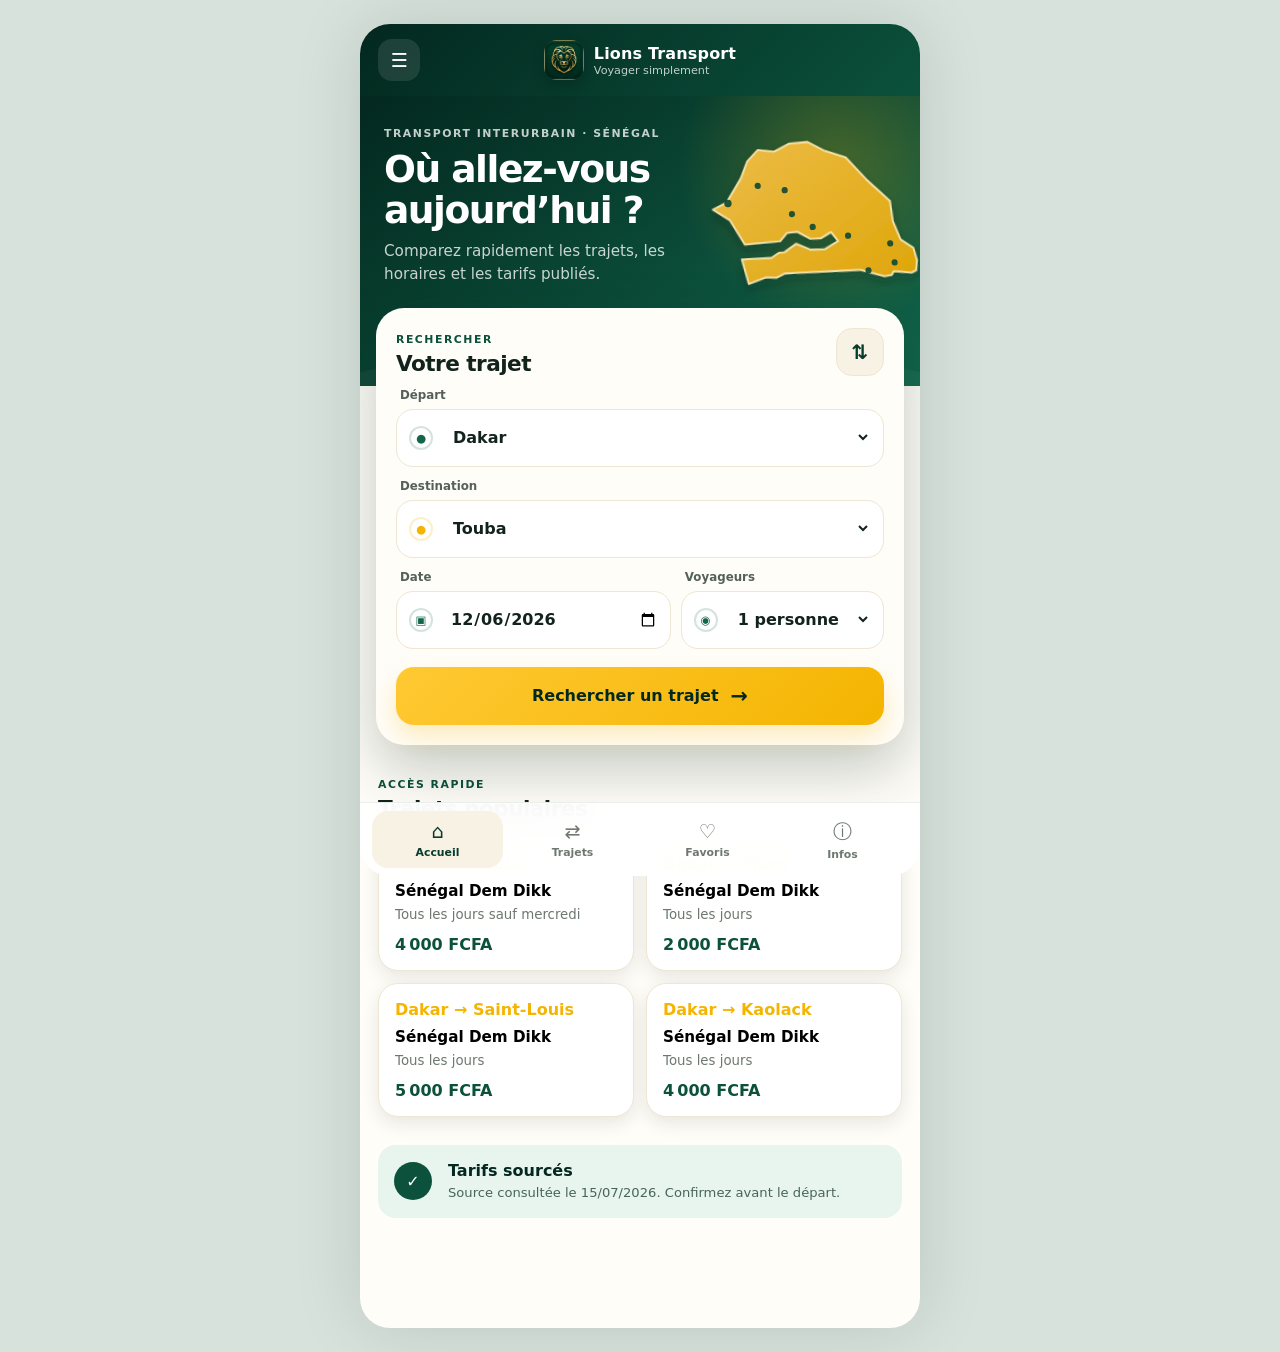
==== commit 1d8ccd92: "Add files via upload" ====
--- a/index.html
+++ b/index.html
@@ -1,127 +1,170 @@
 <!doctype html>
 <html lang="fr">
 <head>
-  <meta charset="utf-8">
-  <meta name="viewport" content="width=device-width, initial-scale=1, viewport-fit=cover">
-  <meta name="theme-color" content="#040609">
-  <meta name="description" content="MAINTENANT — des signaux simples pour se retrouver dans la vraie vie.">
-  <title>MAINTENANT</title>
-  <link rel="manifest" href="manifest.json">
-  <link rel="icon" href="icon.svg" type="image/svg+xml">
-  <link rel="stylesheet" href="styles.css">
+  <meta charset="utf-8" />
+  <meta name="viewport" content="width=device-width,initial-scale=1,viewport-fit=cover" />
+  <meta name="theme-color" content="#073c2d" />
+  <meta name="description" content="Consultez les trajets, tarifs, horaires et points de départ interurbains au Sénégal." />
+  <title>Lions Transport — Transport interurbain au Sénégal</title>
+  <link rel="manifest" href="manifest.webmanifest" />
+  <link rel="icon" href="assets/icon-192.png" />
+  <link rel="apple-touch-icon" href="assets/icon-192.png" />
+  <link rel="stylesheet" href="styles.css" />
 </head>
 <body>
   <div class="app-shell">
     <header class="topbar">
-      <button class="brand" id="brandBtn" aria-label="Accueil">MAINTENANT<span>.</span></button>
-      <button class="profile-button" id="profileBtn" aria-label="Ouvrir le profil">BK</button>
+      <button class="icon-btn" id="menuBtn" aria-label="Ouvrir le menu">☰</button>
+      <a class="brand" href="#home" aria-label="Accueil Lions Transport">
+        <img class="brand-logo" src="assets/icon-192.png" alt="Logo Lions Transport" />
+        <span><strong>Lions Transport</strong><small>Voyager simplement</small></span>
+      </a>
+      <button class="icon-btn" id="installBtn" aria-label="Installer l’application" hidden>↓</button>
     </header>
 
     <main>
-      <section class="hero">
-        <button class="location-pill" id="cityBtn">
-          <span class="live-dot"></span>
-          <span>Tours et alentours</span>
-          <span>⌄</span>
-        </button>
+      <section class="view active" id="homeView" data-view="home">
+        <section class="hero">
+          <div class="hero-copy">
+            <span class="eyebrow">Transport interurbain · Sénégal</span>
+            <h1>Où allez-vous aujourd’hui&nbsp;?</h1>
+            <p>Comparez rapidement les trajets, les horaires et les tarifs publiés.</p>
+          </div>
+          <img src="assets/senegal-map.svg" alt="Carte stylisée du Sénégal" class="senegal-map" />
+        </section>
 
-        <p class="eyebrow">DES RENCONTRES RÉELLES, SANS SCROLL INFINI</p>
-        <h1>Qu’est-ce qu’on fait <em>maintenant&nbsp;?</em></h1>
-        <p class="hero-copy">Des signaux simples pour se retrouver dans la vraie vie.</p>
-        <button class="primary-cta" id="openCreate"><span>+</span> Lancer un signal</button>
+        <section class="search-card" aria-labelledby="searchTitle">
+          <div class="section-heading compact">
+            <div>
+              <span class="eyebrow dark">Rechercher</span>
+              <h2 id="searchTitle">Votre trajet</h2>
+            </div>
+            <button class="swap-btn" id="swapBtn" type="button" aria-label="Inverser le départ et la destination">⇅</button>
+          </div>
+
+          <form id="searchForm">
+            <label class="field">
+              <span>Départ</span>
+              <span class="field-control"><span class="field-icon">●</span><select id="fromSelect" required></select></span>
+            </label>
+            <label class="field">
+              <span>Destination</span>
+              <span class="field-control"><span class="field-icon destination">●</span><select id="toSelect" required></select></span>
+            </label>
+            <div class="field-grid">
+              <label class="field">
+                <span>Date</span>
+                <span class="field-control"><span class="field-icon">▣</span><input id="dateInput" type="date" required /></span>
+              </label>
+              <label class="field">
+                <span>Voyageurs</span>
+                <span class="field-control"><span class="field-icon">◉</span><select id="passengerSelect">
+                  <option value="1">1 personne</option>
+                  <option value="2">2 personnes</option>
+                  <option value="3">3 personnes</option>
+                  <option value="4">4 personnes</option>
+                  <option value="5">5 personnes</option>
+                </select></span>
+              </label>
+            </div>
+            <button class="primary-btn" type="submit">Rechercher un trajet <span>→</span></button>
+          </form>
+        </section>
+
+        <section class="popular-section">
+          <div class="section-heading">
+            <div>
+              <span class="eyebrow dark">Accès rapide</span>
+              <h2>Trajets populaires</h2>
+            </div>
+          </div>
+          <div class="popular-grid" id="popularGrid"></div>
+        </section>
+
+        <section class="trust-note">
+          <span class="trust-icon">✓</span>
+          <div>
+            <strong>Tarifs sourcés</strong>
+            <p>Source consultée le <span id="sourceDate"></span>. Confirmez avant le départ.</p>
+          </div>
+        </section>
       </section>
 
-      <section class="controls" aria-label="Filtres">
-        <div class="segmented" role="tablist" aria-label="Moment">
-          <button class="segment active" data-time="now" role="tab">Maintenant</button>
-          <button class="segment" data-time="tonight" role="tab">Ce soir</button>
-          <button class="segment" data-time="tomorrow" role="tab">Demain</button>
+      <section class="view" id="resultsView" data-view="results">
+        <div class="page-header">
+          <button class="back-btn" data-go="home" aria-label="Retour">←</button>
+          <div>
+            <span class="eyebrow">Résultats</span>
+            <h1 id="resultsTitle">Trajets disponibles</h1>
+          </div>
         </div>
-
-        <div class="chips" id="categoryChips">
-          <button class="chip active" data-category="all">Tout</button>
-          <button class="chip" data-category="dance">Danse</button>
-          <button class="chip" data-category="food">Manger</button>
-          <button class="chip" data-category="walk">Bouger</button>
-          <button class="chip" data-category="music">Musique</button>
-          <button class="chip" data-category="other">Autre</button>
-        </div>
+        <div class="results-summary" id="resultsSummary"></div>
+        <div class="route-list" id="routeList"></div>
       </section>
 
-      <section class="feed-section">
-        <div class="section-heading">
+      <section class="view" id="favoritesView" data-view="favorites">
+        <div class="page-header simple">
           <div>
-            <p class="eyebrow">SIGNAUX ACTIFS</p>
-            <h2>Près de vous</h2>
+            <span class="eyebrow">Enregistrés</span>
+            <h1>Mes favoris</h1>
           </div>
-          <button class="map-button" id="mapToggle"><span>⌖</span> Carte</button>
         </div>
-        <div id="signalFeed" class="signal-feed" aria-live="polite"></div>
-        <div id="emptyState" class="empty-state hidden">
-          <div class="signal-rings"><i></i><i></i><i></i></div>
-          <h3>Aucun signal actif</h3>
-          <p>Lancez le premier dans votre zone. Il disparaîtra automatiquement après quelques heures.</p>
-          <button class="secondary-cta" id="emptyCreate">Lancer un signal</button>
-        </div>
+        <div class="route-list" id="favoritesList"></div>
       </section>
 
-      <section class="principles">
-        <p class="eyebrow">LA RÈGLE</p>
-        <div class="rule-card">
-          <strong>On ne collectionne pas des abonnés.</strong>
-          <span>On collectionne des moments vécus.</span>
+      <section class="view" id="infoView" data-view="info">
+        <div class="page-header simple">
+          <div>
+            <span class="eyebrow">À propos</span>
+            <h1>Informations utiles</h1>
+          </div>
         </div>
+        <article class="info-card">
+          <h2>Avant de voyager</h2>
+          <p>Les tarifs, horaires et lieux de départ peuvent être modifiés par le transporteur. Appelez avant de vous rendre au point de départ.</p>
+        </article>
+        <article class="info-card">
+          <h2>Source des données</h2>
+          <p>Les données initiales sont issues du réseau interurbain publié par Dakar Dem Dikk.</p>
+          <a class="text-link" href="https://demdikk.sn/reseau-interurbain/" target="_blank" rel="noopener">Consulter la source officielle ↗</a>
+        </article>
+        <article class="info-card">
+          <h2>Administration</h2>
+          <p>Les trajets peuvent être complétés et mis à jour depuis l’espace administrateur local.</p>
+          <a class="secondary-btn" href="admin/">Ouvrir /admin</a>
+        </article>
       </section>
     </main>
 
     <nav class="bottom-nav" aria-label="Navigation principale">
-      <button class="nav-item active" data-view="home"><span>⌂</span><small>Accueil</small></button>
-      <button class="nav-item" data-view="signals"><span>◎</span><small>Mes signaux</small></button>
-      <button class="nav-create" id="navCreate" aria-label="Créer un signal">+</button>
-      <button class="nav-item" data-view="groups"><span>◫</span><small>Groupes</small></button>
-      <button class="nav-item" data-view="profile"><span>○</span><small>Profil</small></button>
+      <button class="nav-item active" data-nav="home"><span>⌂</span><small>Accueil</small></button>
+      <button class="nav-item" data-nav="results"><span>⇄</span><small>Trajets</small></button>
+      <button class="nav-item" data-nav="favorites"><span>♡</span><small>Favoris</small></button>
+      <button class="nav-item" data-nav="info"><span>ⓘ</span><small>Infos</small></button>
     </nav>
   </div>
 
-  <dialog id="createDialog" class="sheet">
-    <form method="dialog" id="signalForm">
-      <div class="sheet-handle"></div>
-      <div class="sheet-header">
-        <div>
-          <p class="eyebrow">NOUVEAU SIGNAL</p>
-          <h2>Proposez quelque chose.</h2>
-        </div>
-        <button type="button" class="close-button" id="closeCreate" aria-label="Fermer">×</button>
+  <aside class="drawer" id="drawer" aria-hidden="true">
+    <div class="drawer-panel">
+      <div class="drawer-head">
+        <div class="brand"><img class="brand-logo" src="assets/icon-192.png" alt="Logo Lions Transport" /><span><strong>Lions Transport</strong><small>Sénégal</small></span></div>
+        <button class="icon-btn dark" id="closeMenuBtn" aria-label="Fermer">×</button>
       </div>
+      <button data-drawer-nav="home">Accueil</button>
+      <button data-drawer-nav="favorites">Mes favoris</button>
+      <button data-drawer-nav="info">Informations</button>
+      <a href="admin/">Administration</a>
+      <p class="drawer-note">Version de départ · données administrables localement.</p>
+    </div>
+  </aside>
 
-      <label><span>Qu’avez-vous envie de faire ?</span><input name="title" maxlength="60" required placeholder="Ex. Danser une heure au bord de Loire"></label>
-
-      <div class="form-grid">
-        <label><span>Quand ?</span><select name="time"><option value="now">Maintenant</option><option value="tonight">Ce soir</option><option value="tomorrow">Demain</option></select></label>
-        <label><span>Catégorie</span><select name="category"><option value="dance">Danse</option><option value="food">Manger</option><option value="walk">Bouger</option><option value="music">Musique</option><option value="other">Autre</option></select></label>
-      </div>
-
-      <div class="form-grid">
-        <label><span>Zone publique</span><input id="placeInput" name="place" maxlength="40" required value="Tours centre"></label>
-        <label><span>Places</span><select name="capacity"><option>2</option><option>4</option><option selected>6</option><option>8</option><option>12</option></select></label>
-      </div>
-
-      <label><span>Ambiance</span><textarea name="description" maxlength="140" rows="3" placeholder="Simple, détendu, débutants bienvenus…"></textarea></label>
-
-      <label class="toggle-line">
-        <input type="checkbox" name="beginner">
-        <span class="fake-toggle"></span>
-        <span>Débutants bienvenus</span>
-      </label>
-
-      <div class="privacy-note"><span>⌖</span><p>Le lieu exact ne sera visible qu’aux participants acceptés.</p></div>
-      <button type="submit" class="primary-cta full">Publier pour 3 heures</button>
-    </form>
+  <dialog id="routeDialog" class="route-dialog">
+    <div id="dialogContent"></div>
   </dialog>
 
-  <dialog id="detailDialog" class="sheet detail-sheet"><div id="detailContent"></div></dialog>
-  <dialog id="simpleDialog" class="sheet simple-sheet"><div class="sheet-handle"></div><div id="simpleContent"></div></dialog>
-  <div id="toast" class="toast" role="status" aria-live="polite"></div>
+  <div class="toast" id="toast" role="status" aria-live="polite"></div>
+
+  <script src="data.js"></script>
   <script src="app.js"></script>
 </body>
 </html>
--- a/styles.css
+++ b/styles.css
@@ -1,874 +1,540 @@
-:root{
-  --bg:#040609;
-  --surface:#0b1013;
-  --surface-2:#10181c;
-  --surface-3:#172126;
-  --text:#f5fbf8;
-  --muted:#a5b4af;
-  --muted-2:#70817c;
-  --line:rgba(202,255,237,.13);
-  --crystal-line:rgba(210,255,245,.32);
-  --crystal-soft:rgba(122,255,213,.08);
-  --crystal-mid:rgba(122,255,213,.16);
-  --lime:#b9f75a;
-  --lime-strong:#96ed31;
-  --mint:#72f4d2;
-  --cyan:#6fe9ff;
-  --cut:14px;
-  font-family:Inter,ui-sans-serif,system-ui,-apple-system,BlinkMacSystemFont,"Segoe UI",sans-serif;
-  color-scheme:dark
-}
-*{box-sizing:border-box}
-html{background:var(--bg)}
-body{
-  margin:0;
-  min-height:100vh;
-  color:var(--text);
-  overflow-x:hidden;
+:root {
+  --green-950: #03281f;
+  --green-900: #063b2d;
+  --green-800: #0b513c;
+  --green-700: #11664b;
+  --gold-500: #f4b400;
+  --gold-400: #ffc933;
+  --gold-200: #ffe7a1;
+  --ivory-50: #fffdf8;
+  --ivory-100: #f8f2e5;
+  --ivory-200: #efe6d3;
+  --ink: #12231c;
+  --muted: #6d786f;
+  --danger: #b72d3c;
+  --white: #ffffff;
+  --shadow-lg: 0 24px 60px rgba(2, 34, 25, 0.24);
+  --shadow-md: 0 14px 35px rgba(2, 34, 25, 0.14);
+  --shadow-sm: 0 6px 18px rgba(2, 34, 25, 0.10);
+  --radius-xl: 28px;
+  --radius-lg: 22px;
+  --radius-md: 16px;
+  --safe-bottom: env(safe-area-inset-bottom, 0px);
+}
+
+* { box-sizing: border-box; }
+html { scroll-behavior: smooth; }
+body {
+  margin: 0;
+  min-height: 100vh;
+  background: #d7e2dc;
+  color: var(--ink);
+  font-family: Inter, ui-sans-serif, system-ui, -apple-system, BlinkMacSystemFont, "Segoe UI", sans-serif;
+  -webkit-font-smoothing: antialiased;
+}
+button, input, select { font: inherit; }
+button, a { -webkit-tap-highlight-color: transparent; }
+button { cursor: pointer; }
+a { color: inherit; }
+
+.app-shell {
+  width: min(100%, 560px);
+  min-height: 100vh;
+  margin: 0 auto;
+  position: relative;
+  background: var(--ivory-50);
+  box-shadow: 0 0 70px rgba(0,0,0,.12);
+  overflow-x: hidden;
+}
+
+.topbar {
+  position: sticky;
+  top: 0;
+  z-index: 20;
+  display: grid;
+  grid-template-columns: 48px 1fr 48px;
+  align-items: center;
+  gap: 8px;
+  min-height: 72px;
+  padding: 10px 18px;
+  color: var(--white);
+  background: linear-gradient(135deg, var(--green-950), var(--green-800));
+}
+.brand {
+  display: inline-flex;
+  align-items: center;
+  justify-content: center;
+  gap: 10px;
+  text-decoration: none;
+}
+.brand-logo {
+  width: 40px;
+  height: 40px;
+  border-radius: 13px;
+  object-fit: cover;
+  flex: 0 0 auto;
+  box-shadow: 0 5px 14px rgba(0,0,0,.18);
+}
+.brand-mark {
+  width: 38px;
+  height: 38px;
+  border-radius: 13px;
+  display: inline-grid;
+  place-items: center;
+  font-weight: 900;
+  background: var(--gold-500);
+  color: var(--green-950);
+  box-shadow: inset 0 1px 0 rgba(255,255,255,.35);
+}
+.brand strong, .brand small { display: block; }
+.brand strong { font-size: 1rem; letter-spacing: .01em; }
+.brand small { margin-top: 1px; font-size: .7rem; opacity: .75; }
+.icon-btn {
+  border: 0;
+  width: 42px;
+  height: 42px;
+  border-radius: 14px;
+  color: inherit;
+  background: rgba(255,255,255,.1);
+  font-size: 1.2rem;
+}
+.icon-btn:active { transform: scale(.97); }
+.icon-btn.dark { color: var(--ink); background: var(--ivory-100); }
+
+main { min-height: calc(100vh - 72px); padding-bottom: calc(92px + var(--safe-bottom)); }
+.view { display: none; }
+.view.active { display: block; }
+
+.hero {
+  position: relative;
+  min-height: 250px;
+  padding: 26px 24px 100px;
+  color: var(--white);
   background:
-    radial-gradient(circle at 86% 4%,rgba(135,255,178,.13),transparent 24%),
-    radial-gradient(circle at 6% 34%,rgba(75,255,218,.08),transparent 27%),
-    radial-gradient(circle at 55% 78%,rgba(153,255,68,.055),transparent 31%),
-    linear-gradient(180deg,#030507,#06090b 48%,#040608)
-}
-body::before{
-  content:"";
-  position:fixed;
-  z-index:-2;
-  inset:0;
-  pointer-events:none;
-  opacity:.62;
+    radial-gradient(circle at 85% 25%, rgba(244,180,0,.25), transparent 30%),
+    linear-gradient(145deg, var(--green-950), var(--green-700));
+  overflow: hidden;
+}
+.hero::after {
+  content: "";
+  position: absolute;
+  inset: auto -20% -55% -20%;
+  height: 70%;
+  border-radius: 50%;
+  background: rgba(255,255,255,.04);
+}
+.hero-copy { position: relative; z-index: 2; max-width: 64%; }
+.eyebrow {
+  display: inline-block;
+  text-transform: uppercase;
+  letter-spacing: .14em;
+  font-size: .68rem;
+  font-weight: 800;
+  opacity: .76;
+}
+.eyebrow.dark { color: var(--green-800); opacity: 1; }
+.hero h1, .page-header h1 {
+  margin: 8px 0 10px;
+  line-height: 1.08;
+  font-size: clamp(1.8rem, 6vw, 2.35rem);
+  letter-spacing: -.04em;
+}
+.hero p { margin: 0; color: rgba(255,255,255,.78); line-height: 1.5; font-size: .95rem; }
+.senegal-map {
+  position: absolute;
+  right: -42px;
+  top: 24px;
+  width: 260px;
+  height: 180px;
+  object-fit: contain;
+  transform: rotate(-4deg);
+  opacity: .96;
+  filter: saturate(.95);
+}
+
+.search-card {
+  position: relative;
+  z-index: 5;
+  margin: -78px 16px 0;
+  padding: 20px;
+  border-radius: var(--radius-xl);
+  background: var(--ivory-50);
+  box-shadow: var(--shadow-lg);
+}
+.section-heading {
+  display: flex;
+  align-items: center;
+  justify-content: space-between;
+  gap: 16px;
+  margin-bottom: 16px;
+}
+.section-heading.compact { margin-bottom: 12px; }
+.section-heading h2 { margin: 4px 0 0; font-size: 1.35rem; letter-spacing: -.025em; }
+.swap-btn {
+  width: 48px;
+  height: 48px;
+  border: 1px solid var(--ivory-200);
+  border-radius: 16px;
+  background: var(--ivory-100);
+  color: var(--green-900);
+  font-weight: 900;
+  font-size: 1.25rem;
+}
+
+.field { display: block; margin-top: 12px; }
+.field > span:first-child {
+  display: block;
+  margin: 0 0 7px 4px;
+  color: #536159;
+  font-size: .74rem;
+  font-weight: 800;
+}
+.field-control {
+  min-height: 58px;
+  display: grid;
+  grid-template-columns: 34px 1fr;
+  align-items: center;
+  gap: 6px;
+  border: 1px solid var(--ivory-200);
+  border-radius: 17px;
+  background: var(--white);
+  padding: 0 12px;
+  transition: .2s ease;
+}
+.field-control:focus-within {
+  border-color: rgba(244,180,0,.75);
+  box-shadow: 0 0 0 4px rgba(244,180,0,.13);
+}
+.field-icon {
+  width: 24px;
+  height: 24px;
+  display: grid;
+  place-items: center;
+  color: var(--green-700);
+  font-size: .72rem;
+  border: 2px solid rgba(17,102,75,.18);
+  border-radius: 50%;
+}
+.field-icon.destination { color: var(--gold-500); border-color: rgba(244,180,0,.22); }
+select, input[type="date"] {
+  width: 100%;
+  min-width: 0;
+  border: 0;
+  outline: 0;
+  background: transparent;
+  color: var(--ink);
+  font-weight: 800;
+}
+.field-grid { display: grid; grid-template-columns: 1.15fr .85fr; gap: 10px; }
+.primary-btn, .secondary-btn {
+  min-height: 58px;
+  border: 0;
+  border-radius: 18px;
+  display: inline-flex;
+  align-items: center;
+  justify-content: center;
+  gap: 12px;
+  text-decoration: none;
+  font-weight: 900;
+}
+.primary-btn {
+  width: 100%;
+  margin-top: 18px;
+  padding: 0 20px;
+  background: linear-gradient(135deg, var(--gold-400), var(--gold-500));
+  color: var(--green-950);
+  box-shadow: 0 12px 24px rgba(244,180,0,.24);
+}
+.primary-btn span { font-size: 1.3rem; }
+.primary-btn:active { transform: translateY(1px); }
+.secondary-btn {
+  padding: 0 18px;
+  min-height: 48px;
+  background: var(--green-900);
+  color: var(--white);
+}
+
+.popular-section { padding: 28px 18px 10px; }
+.popular-grid {
+  display: grid;
+  grid-template-columns: repeat(2, 1fr);
+  gap: 12px;
+}
+.popular-card {
+  border: 1px solid var(--ivory-200);
+  border-radius: 20px;
+  padding: 16px;
+  text-align: left;
+  background: var(--white);
+  box-shadow: var(--shadow-sm);
+}
+.popular-card .route-arrow { color: var(--gold-500); font-weight: 900; }
+.popular-card strong { display: block; margin: 9px 0 4px; font-size: .95rem; }
+.popular-card small { color: var(--muted); }
+.popular-card .price { display: block; margin-top: 12px; color: var(--green-800); font-weight: 900; }
+
+.trust-note {
+  margin: 18px;
+  padding: 16px;
+  display: grid;
+  grid-template-columns: 42px 1fr;
+  gap: 12px;
+  align-items: center;
+  border-radius: 18px;
+  color: var(--green-950);
+  background: #e7f5ee;
+}
+.trust-icon {
+  width: 38px; height: 38px; border-radius: 50%; display: grid; place-items: center;
+  background: var(--green-800); color: white; font-weight: 900;
+}
+.trust-note strong { display: block; margin-bottom: 4px; }
+.trust-note p { margin: 0; font-size: .82rem; color: #496459; line-height: 1.4; }
+
+.page-header {
+  min-height: 160px;
+  padding: 30px 22px;
+  display: flex;
+  align-items: center;
+  gap: 14px;
+  color: var(--white);
   background:
-    linear-gradient(118deg,transparent 0 14%,rgba(127,255,209,.035) 14.2% 14.5%,transparent 14.8% 43%,rgba(255,255,255,.025) 43.2% 43.45%,transparent 43.8%),
-    linear-gradient(63deg,transparent 0 22%,rgba(167,255,102,.027) 22.2% 22.55%,transparent 22.9% 67%,rgba(97,238,255,.024) 67.2% 67.55%,transparent 67.9%),
-    repeating-linear-gradient(145deg,transparent 0 92px,rgba(160,255,221,.018) 93px,transparent 95px)
-}
-body::after{
-  content:"";
-  position:fixed;
-  z-index:-1;
-  width:460px;
-  height:460px;
-  right:-260px;
-  top:20%;
-  pointer-events:none;
-  transform:rotate(18deg);
-  opacity:.42;
-  background:
-    conic-gradient(from 35deg at 50% 50%,
-      transparent 0 8%,
-      rgba(175,255,232,.09) 8% 12%,
-      transparent 12% 27%,
-      rgba(101,255,191,.08) 27% 31%,
-      transparent 31% 56%,
-      rgba(113,227,255,.07) 56% 60%,
-      transparent 60% 100%);
-  clip-path:polygon(50% 0,72% 24%,100% 43%,78% 68%,62% 100%,38% 78%,0 64%,19% 35%);
-  filter:blur(.2px) drop-shadow(0 0 42px rgba(87,255,184,.12))
-}
-button,input,select,textarea{font:inherit}
-button{cursor:pointer}
-button:focus-visible,input:focus-visible,select:focus-visible,textarea:focus-visible{
-  outline:2px solid var(--lime);
-  outline-offset:2px
-}
-.app-shell{
-  position:relative;
-  isolation:isolate;
-  width:min(100%,580px);
-  margin:0 auto;
-  min-height:100vh;
-  padding-bottom:102px
-}
-.app-shell::before{
-  content:"";
-  position:absolute;
-  z-index:-1;
-  inset:0;
-  pointer-events:none;
-  background:
-    linear-gradient(132deg,rgba(255,255,255,.018),transparent 16% 72%,rgba(115,255,204,.025)),
-    radial-gradient(circle at 45% 15%,rgba(177,255,93,.035),transparent 28%)
-}
-.topbar{
-  position:sticky;
-  z-index:30;
-  top:0;
-  display:flex;
-  justify-content:space-between;
-  align-items:center;
-  padding:calc(14px + env(safe-area-inset-top)) 20px 12px;
-  background:
-    linear-gradient(180deg,rgba(4,7,9,.96),rgba(6,10,12,.83) 72%,transparent);
-  backdrop-filter:blur(22px) saturate(130%)
-}
-.topbar::after{
-  content:"";
-  position:absolute;
-  left:20px;
-  right:20px;
-  bottom:3px;
-  height:1px;
-  background:linear-gradient(90deg,transparent,rgba(145,255,213,.28),rgba(255,255,255,.14),transparent)
-}
-.brand{
-  border:0;
-  padding:0;
-  background:transparent;
-  color:var(--text);
-  font-weight:900;
-  letter-spacing:-.055em;
-  font-size:23px;
-  text-shadow:0 0 20px rgba(168,255,104,.12)
-}
-.brand span{color:var(--lime);text-shadow:0 0 16px rgba(185,247,90,.4)}
-.profile-button{
-  position:relative;
-  width:44px;
-  height:44px;
-  border:1px solid rgba(196,255,235,.24);
-  clip-path:polygon(11px 0,calc(100% - 11px) 0,100% 11px,100% calc(100% - 11px),calc(100% - 11px) 100%,11px 100%,0 calc(100% - 11px),0 11px);
-  background:
-    linear-gradient(145deg,rgba(226,255,247,.13),rgba(93,255,201,.035) 50%,rgba(4,8,10,.7));
-  color:var(--text);
-  font-size:12px;
-  font-weight:900;
-  box-shadow:inset 0 0 18px rgba(138,255,217,.07),0 8px 28px rgba(0,0,0,.38)
-}
-.profile-button::after{
-  content:"";
-  position:absolute;
-  inset:3px;
-  pointer-events:none;
-  border:1px solid rgba(121,255,209,.11);
-  clip-path:inherit
-}
-.hero{padding:12px 20px 22px}
-.location-pill{
-  position:relative;
-  display:inline-flex;
-  align-items:center;
-  gap:9px;
-  border:1px solid rgba(180,255,230,.16);
-  padding:9px 13px;
-  margin:2px 0 18px;
-  clip-path:polygon(10px 0,calc(100% - 10px) 0,100% 10px,100% calc(100% - 10px),calc(100% - 10px) 100%,10px 100%,0 calc(100% - 10px),0 10px);
-  background:
-    linear-gradient(135deg,rgba(231,255,248,.09),rgba(91,255,205,.025) 44%,rgba(3,7,9,.45)),
-    linear-gradient(25deg,transparent 62%,rgba(128,255,211,.06));
-  color:var(--muted);
-  font-size:13px;
-  backdrop-filter:blur(14px)
-}
-.location-pill::after{
-  content:"";
-  position:absolute;
-  inset:1px;
-  pointer-events:none;
-  background:linear-gradient(120deg,rgba(255,255,255,.14),transparent 23% 72%,rgba(112,255,212,.08));
-  clip-path:inherit
-}
-.live-dot{
-  position:relative;
-  z-index:1;
-  width:9px;
-  height:9px;
-  border-radius:50%;
-  background:var(--lime);
-  box-shadow:0 0 0 4px rgba(185,247,90,.10),0 0 18px rgba(185,247,90,.6)
-}
-.location-pill span{position:relative;z-index:1}
-.eyebrow{
-  margin:0 0 6px;
-  color:var(--muted-2);
-  font-size:9px;
-  line-height:1.2;
-  letter-spacing:.17em;
-  font-weight:900
-}
-.hero h1{
-  margin:0;
-  max-width:520px;
-  font-size:clamp(42px,10.4vw,58px);
-  line-height:.98;
-  letter-spacing:-.065em
-}
-.hero h1 em{
-  color:var(--lime);
-  font-style:normal;
-  text-shadow:0 0 28px rgba(185,247,90,.16)
-}
-.hero-copy{
-  margin:16px 0 20px;
-  color:var(--muted);
-  font-size:15px;
-  line-height:1.52
-}
-.primary-cta,.secondary-cta{
-  position:relative;
-  min-height:55px;
-  border-radius:0;
-  clip-path:polygon(var(--cut) 0,calc(100% - var(--cut)) 0,100% var(--cut),100% calc(100% - var(--cut)),calc(100% - var(--cut)) 100%,var(--cut) 100%,0 calc(100% - var(--cut)),0 var(--cut));
-  padding:0 22px;
-  border:1px solid rgba(222,255,242,.34);
-  display:inline-flex;
-  align-items:center;
-  justify-content:center;
-  gap:11px;
-  overflow:hidden;
-  font-weight:900
-}
-.primary-cta::before,.secondary-cta::before{
-  content:"";
-  position:absolute;
-  inset:1px;
-  pointer-events:none;
-  background:
-    linear-gradient(120deg,rgba(255,255,255,.38),transparent 14% 72%,rgba(97,255,211,.20)),
-    linear-gradient(32deg,transparent 52%,rgba(255,255,255,.10) 53%,transparent 56%);
-  opacity:.55;
-  clip-path:inherit
-}
-.primary-cta{
-  width:fit-content;
-  background:
-    linear-gradient(135deg,#caff72 0%,#a6f03c 48%,#74dc2c 100%);
-  color:#071006;
-  box-shadow:
-    inset 0 0 20px rgba(255,255,255,.22),
-    0 14px 38px rgba(145,239,54,.19),
-    0 0 28px rgba(105,255,176,.09)
-}
-.primary-cta span{position:relative;z-index:1;font-size:23px;font-weight:450}
-.primary-cta.full{width:100%}
-.secondary-cta{
-  background:linear-gradient(145deg,rgba(221,255,247,.11),rgba(74,255,198,.025),rgba(2,7,9,.5));
-  color:var(--text)
-}
-.controls{padding:10px 20px 4px}
-.segmented{
-  position:relative;
-  display:grid;
-  grid-template-columns:repeat(3,1fr);
-  gap:4px;
-  padding:5px;
-  border:1px solid rgba(196,255,235,.17);
-  clip-path:polygon(14px 0,calc(100% - 14px) 0,100% 14px,100% calc(100% - 14px),calc(100% - 14px) 100%,14px 100%,0 calc(100% - 14px),0 14px);
-  background:
-    linear-gradient(145deg,rgba(229,255,249,.07),rgba(70,255,198,.018) 48%,rgba(2,7,8,.58)),
-    linear-gradient(25deg,transparent 62%,rgba(125,255,214,.045));
-  backdrop-filter:blur(15px)
-}
-.segmented::after{
-  content:"";
-  position:absolute;
-  inset:1px;
-  pointer-events:none;
-  border:1px solid rgba(255,255,255,.035);
-  clip-path:inherit
-}
-.segment{
-  position:relative;
-  z-index:1;
-  min-height:49px;
-  border:0;
-  clip-path:polygon(9px 0,calc(100% - 9px) 0,100% 9px,100% calc(100% - 9px),calc(100% - 9px) 100%,9px 100%,0 calc(100% - 9px),0 9px);
-  background:transparent;
-  color:var(--muted);
-  font-size:13px;
-  font-weight:850
-}
-.segment.active{
-  background:
-    linear-gradient(135deg,rgba(232,255,247,.15),rgba(87,255,199,.055) 55%,rgba(6,12,14,.55));
-  color:var(--text);
-  box-shadow:
-    inset 0 0 18px rgba(112,255,211,.07),
-    0 5px 18px rgba(0,0,0,.18)
-}
-.chips{
-  display:flex;
-  gap:9px;
-  overflow-x:auto;
-  padding:14px 0 8px;
-  scrollbar-width:none
-}
-.chips::-webkit-scrollbar{display:none}
-.chip{
-  position:relative;
-  white-space:nowrap;
-  border:1px solid rgba(190,255,232,.14);
-  clip-path:polygon(9px 0,calc(100% - 9px) 0,100% 9px,100% calc(100% - 9px),calc(100% - 9px) 100%,9px 100%,0 calc(100% - 9px),0 9px);
-  background:linear-gradient(145deg,rgba(222,255,246,.055),rgba(66,255,194,.012));
-  color:var(--muted);
-  padding:10px 15px;
-  font-size:12px;
-  font-weight:800
-}
-.chip.active{
-  background:
-    linear-gradient(135deg,rgba(231,255,246,.94),rgba(177,255,218,.77));
-  border-color:rgba(230,255,246,.7);
-  color:#07100d;
-  box-shadow:0 0 22px rgba(99,255,193,.09)
-}
-.feed-section{padding:20px 20px 4px}
-.section-heading{
-  display:flex;
-  align-items:end;
-  justify-content:space-between;
-  gap:14px;
-  margin-bottom:14px
-}
-.section-heading h2{margin:0;font-size:27px;letter-spacing:-.045em}
-.map-button{
-  position:relative;
-  display:inline-flex;
-  align-items:center;
-  gap:7px;
-  min-height:42px;
-  padding:0 15px;
-  border:1px solid rgba(191,255,232,.18);
-  clip-path:polygon(10px 0,calc(100% - 10px) 0,100% 10px,100% calc(100% - 10px),calc(100% - 10px) 100%,10px 100%,0 calc(100% - 10px),0 10px);
-  background:linear-gradient(145deg,rgba(225,255,247,.075),rgba(60,255,191,.018));
-  color:var(--muted);
-  font-size:12px;
-  font-weight:800
-}
-.signal-feed{display:grid;gap:14px}
-.signal-card{
-  position:relative;
-  overflow:hidden;
-  border:1px solid transparent;
-  border-radius:0;
-  clip-path:polygon(18px 0,calc(100% - 18px) 0,100% 18px,100% calc(100% - 18px),calc(100% - 18px) 100%,18px 100%,0 calc(100% - 18px),0 18px);
-  background:
-    linear-gradient(145deg,rgba(223,255,245,.105),rgba(64,255,194,.025) 42%,rgba(2,7,9,.84)) padding-box,
-    linear-gradient(118deg,rgba(226,255,247,.72),rgba(119,255,214,.19) 28%,rgba(255,255,255,.05) 54%,var(--category-color)) border-box;
-  box-shadow:
-    inset 0 0 28px rgba(115,255,207,.035),
-    0 16px 44px rgba(0,0,0,.26),
-    0 0 28px var(--card-glow)
-}
-.signal-card::before{
-  content:"";
-  position:absolute;
-  inset:0;
-  pointer-events:none;
-  background:
-    linear-gradient(127deg,rgba(255,255,255,.18),transparent 11% 34%,rgba(116,255,207,.04) 34.3% 34.8%,transparent 35.2% 72%,rgba(255,255,255,.055) 72.3% 72.8%,transparent 73.2%),
-    linear-gradient(46deg,transparent 0 31%,rgba(255,255,255,.045) 31.3% 31.8%,transparent 32.2%),
-    radial-gradient(circle at 88% 5%,var(--card-glow),transparent 34%);
-  opacity:.76
-}
-.signal-card::after{
-  content:"";
-  position:absolute;
-  inset:3px;
-  pointer-events:none;
-  clip-path:inherit;
-  border:1px solid rgba(202,255,238,.07);
-  background:
-    linear-gradient(105deg,transparent 0 58%,rgba(184,255,232,.028) 58.2% 58.7%,transparent 59%)
-}
-.signal-visual{
-  display:none;
-  height:124px;
-  margin:10px 10px 0;
-  border:1px solid rgba(207,255,239,.18);
-  border-radius:0;
-  clip-path:polygon(14px 0,calc(100% - 14px) 0,100% 14px,100% calc(100% - 14px),calc(100% - 14px) 100%,14px 100%,0 calc(100% - 14px),0 14px);
-  position:relative;
-  overflow:hidden;
-  background:
-    linear-gradient(132deg,rgba(255,255,255,.08),transparent 18% 67%,rgba(112,255,205,.055)),
-    conic-gradient(from 18deg at 67% 44%,transparent,var(--card-glow),transparent 28%,rgba(255,255,255,.055),transparent 58%),
-    radial-gradient(circle at 72% 30%,var(--visual-light),transparent 17%),
-    linear-gradient(140deg,#10191a,#071011 56%,#131619)
-}
-.signal-card.featured .signal-visual{display:block}
-.signal-visual::before{
-  content:"";
-  position:absolute;
-  inset:-30%;
-  transform:rotate(-12deg);
-  background:
-    linear-gradient(60deg,transparent 0 38%,rgba(255,255,255,.12) 38.3% 38.9%,transparent 39.2%),
-    linear-gradient(128deg,transparent 0 57%,rgba(115,255,206,.08) 57.3% 57.8%,transparent 58.2%);
-  opacity:.65
-}
-.signal-visual::after{
-  content:"";
-  position:absolute;
-  width:190px;
-  height:190px;
-  left:-78px;
-  bottom:-120px;
-  border:1px solid var(--category-color);
-  border-radius:50%;
-  box-shadow:
-    0 0 0 16px rgba(255,255,255,.022),
-    0 0 0 35px rgba(255,255,255,.012),
-    0 0 60px var(--card-glow)
-}
-.visual-people{
-  position:absolute;
-  z-index:2;
-  right:18px;
-  bottom:14px;
-  display:flex;
-  align-items:end;
-  gap:5px
-}
-.person-shape{
-  width:24px;
-  border-radius:16px 16px 6px 6px;
-  background:linear-gradient(to bottom,rgba(232,255,248,.88),rgba(117,255,207,.11));
-  opacity:.72;
-  box-shadow:0 0 14px rgba(118,255,207,.08)
-}
-.person-shape:nth-child(1){height:52px}
-.person-shape:nth-child(2){height:66px}
-.person-shape:nth-child(3){height:45px}
-.card-content{position:relative;z-index:2;padding:18px}
-.card-top,.card-bottom{
-  display:flex;
-  justify-content:space-between;
-  align-items:center;
-  gap:12px
-}
-.category-label{
-  color:var(--category-color);
-  font-size:10px;
-  letter-spacing:.14em;
-  font-weight:950;
-  text-shadow:0 0 16px var(--card-glow)
-}
-.expiry{color:var(--muted-2);font-size:11px}
-.signal-card h3{
-  margin:14px 0 8px;
-  max-width:95%;
-  font-size:22px;
-  line-height:1.1;
-  letter-spacing:-.045em
-}
-.description{
-  margin:0 0 16px;
-  color:var(--muted);
-  font-size:13px;
-  line-height:1.48
-}
-.beginner-tag{
-  display:inline-flex;
-  align-items:center;
-  gap:6px;
-  margin:0 0 12px;
-  padding:7px 10px;
-  border:1px solid rgba(135,255,218,.13);
-  clip-path:polygon(8px 0,calc(100% - 8px) 0,100% 8px,100% calc(100% - 8px),calc(100% - 8px) 100%,8px 100%,0 calc(100% - 8px),0 8px);
-  background:rgba(114,244,210,.055);
-  color:#a9ddd4;
-  font-size:10px;
-  font-weight:800
-}
-.meta{
-  display:flex;
-  flex-wrap:wrap;
-  gap:8px 14px;
-  margin-bottom:17px;
-  color:var(--muted-2);
-  font-size:11px
-}
-.people{display:flex;align-items:center}
-.mini-avatar{
-  width:29px;
-  height:29px;
-  margin-left:-7px;
-  border:1px solid rgba(208,255,240,.28);
-  border-radius:50%;
-  background:
-    linear-gradient(145deg,rgba(221,255,245,.18),rgba(70,255,193,.05)),
-    #172126;
-  color:#eff8f4;
-  display:grid;
-  place-items:center;
-  font-size:9px;
-  font-weight:900;
-  box-shadow:0 0 14px rgba(92,255,194,.06)
-}
-.mini-avatar:first-child{margin-left:0}
-.people-count{margin-left:8px;color:var(--muted);font-size:11px}
-.join-button{
-  position:relative;
-  min-height:46px;
-  padding:0 18px;
-  border:1px solid rgba(223,255,244,.35);
-  border-radius:0;
-  clip-path:polygon(11px 0,calc(100% - 11px) 0,100% 11px,100% calc(100% - 11px),calc(100% - 11px) 100%,11px 100%,0 calc(100% - 11px),0 11px);
-  background:
-    linear-gradient(135deg,rgba(231,255,247,.96),rgba(172,255,216,.8));
-  color:#07100c;
-  font-size:12px;
-  font-weight:950;
-  box-shadow:inset 0 0 14px rgba(255,255,255,.23),0 0 18px rgba(99,255,190,.07)
-}
-.join-button.joined{
-  border:1px solid rgba(185,247,90,.34);
-  background:linear-gradient(145deg,rgba(185,247,90,.12),rgba(80,255,188,.04));
-  color:var(--lime)
-}
-.empty-state{
-  padding:46px 24px;
-  text-align:center;
-  border:1px solid rgba(186,255,231,.15);
-  border-radius:0;
-  clip-path:polygon(18px 0,calc(100% - 18px) 0,100% 18px,100% calc(100% - 18px),calc(100% - 18px) 100%,18px 100%,0 calc(100% - 18px),0 18px);
-  background:linear-gradient(145deg,rgba(225,255,247,.065),rgba(62,255,193,.014));
-}
-.empty-state.hidden{display:none}
-.signal-rings{
-  position:relative;
-  width:68px;
-  height:68px;
-  margin:0 auto 16px;
-  display:grid;
-  place-items:center
-}
-.signal-rings i{
-  position:absolute;
-  border:1px solid rgba(185,247,90,.34);
-  border-radius:50%
-}
-.signal-rings i:nth-child(1){width:18px;height:18px;background:var(--lime);box-shadow:0 0 24px rgba(185,247,90,.35)}
-.signal-rings i:nth-child(2){width:44px;height:44px}
-.signal-rings i:nth-child(3){width:68px;height:68px;opacity:.45}
-.empty-state h3{margin:0 0 8px}
-.empty-state p{
-  margin:0 auto 18px;
-  max-width:360px;
-  color:var(--muted);
-  font-size:13px;
-  line-height:1.52
-}
-.principles{padding:30px 20px 20px}
-.rule-card{
-  position:relative;
-  display:grid;
-  gap:6px;
-  padding:20px 18px;
-  border:1px solid rgba(191,255,232,.12);
-  clip-path:polygon(14px 0,calc(100% - 14px) 0,100% 14px,100% calc(100% - 14px),calc(100% - 14px) 100%,14px 100%,0 calc(100% - 14px),0 14px);
-  background:linear-gradient(145deg,rgba(226,255,247,.055),rgba(64,255,194,.014))
-}
-.rule-card strong{font-size:19px;letter-spacing:-.025em}
-.rule-card span{color:var(--muted);font-size:13px}
-.bottom-nav{
-  position:fixed;
-  z-index:40;
-  left:50%;
-  bottom:0;
-  transform:translateX(-50%);
-  width:min(100%,580px);
-  height:calc(78px + env(safe-area-inset-bottom));
-  padding:10px 12px env(safe-area-inset-bottom);
-  display:grid;
-  grid-template-columns:1fr 1fr 58px 1fr 1fr;
-  align-items:center;
-  border-top:1px solid rgba(199,255,237,.20);
-  background:
-    linear-gradient(145deg,rgba(220,255,247,.095),rgba(76,255,199,.018) 50%,rgba(3,8,10,.93)),
-    rgba(5,10,12,.9);
-  backdrop-filter:blur(25px) saturate(135%);
-  box-shadow:0 -16px 42px rgba(0,0,0,.34),inset 0 1px rgba(255,255,255,.04)
-}
-.bottom-nav::before{
-  content:"";
-  position:absolute;
-  inset:4px 8px;
-  pointer-events:none;
-  border:1px solid rgba(176,255,226,.055);
-  clip-path:polygon(12px 0,calc(100% - 12px) 0,100% 12px,100% 100%,0 100%,0 12px)
-}
-.nav-item{
-  position:relative;
-  z-index:1;
-  border:0;
-  background:transparent;
-  color:#71817c;
-  display:grid;
-  place-items:center;
-  gap:3px
-}
-.nav-item.active{color:var(--lime);text-shadow:0 0 13px rgba(185,247,90,.25)}
-.nav-item span{font-size:18px;line-height:1}
-.nav-item small{font-size:9px;font-weight:800}
-.nav-create{
-  position:relative;
-  z-index:2;
-  width:56px;
-  height:56px;
-  justify-self:center;
-  align-self:start;
-  margin-top:-26px;
-  border:1px solid rgba(229,255,244,.62);
-  border-radius:0;
-  clip-path:polygon(50% 0,82% 15%,100% 50%,82% 85%,50% 100%,18% 85%,0 50%,18% 15%);
-  background:
-    linear-gradient(135deg,rgba(232,255,247,.72),rgba(112,255,203,.27) 30%,rgba(165,240,55,.94) 75%);
-  color:#07100a;
-  font-size:28px;
-  line-height:1;
-  box-shadow:
-    inset 0 0 18px rgba(255,255,255,.35),
-    0 14px 36px rgba(0,0,0,.43),
-    0 0 32px rgba(143,255,114,.19)
-}
-.sheet{
-  width:min(100%,580px);
-  max-width:none;
-  max-height:92vh;
-  margin:auto auto 0;
-  padding:0;
-  overflow-y:auto;
-  border:1px solid rgba(207,255,239,.20);
-  border-radius:0;
-  clip-path:polygon(22px 0,calc(100% - 22px) 0,100% 22px,100% 100%,0 100%,0 22px);
-  background:
-    linear-gradient(145deg,rgba(220,255,247,.085),rgba(73,255,198,.018) 42%,rgba(5,10,12,.97)),
-    #081013;
-  color:var(--text);
-  box-shadow:0 20px 60px rgba(0,0,0,.5),inset 0 0 45px rgba(89,255,196,.025);
-  backdrop-filter:blur(25px) saturate(128%)
-}
-.sheet::backdrop{background:rgba(0,0,0,.76);backdrop-filter:blur(6px)}
-.sheet form{padding:8px 20px calc(26px + env(safe-area-inset-bottom))}
-.sheet-handle{
-  width:40px;
-  height:4px;
-  margin:8px auto 18px;
-  border-radius:999px;
-  background:linear-gradient(90deg,rgba(255,255,255,.2),var(--mint),rgba(255,255,255,.2));
-  box-shadow:0 0 14px rgba(114,244,210,.15)
-}
-.sheet-header{
-  display:flex;
-  justify-content:space-between;
-  align-items:start;
-  gap:20px;
-  margin-bottom:22px
-}
-.sheet-header h2{margin:0;font-size:28px;letter-spacing:-.045em}
-.close-button{
-  flex:0 0 auto;
-  width:44px;
-  height:44px;
-  border:1px solid rgba(197,255,235,.20);
-  border-radius:0;
-  clip-path:polygon(11px 0,calc(100% - 11px) 0,100% 11px,100% calc(100% - 11px),calc(100% - 11px) 100%,11px 100%,0 calc(100% - 11px),0 11px);
-  background:linear-gradient(145deg,rgba(221,255,246,.10),rgba(72,255,196,.02));
-  color:var(--text);
-  font-size:23px
-}
-label{display:grid;gap:8px;margin-bottom:16px}
-label>span{color:#d0ddd8;font-size:12px;font-weight:850}
-input,select,textarea{
-  width:100%;
-  border:1px solid rgba(192,255,233,.16);
-  border-radius:0;
-  clip-path:polygon(11px 0,calc(100% - 11px) 0,100% 11px,100% calc(100% - 11px),calc(100% - 11px) 100%,11px 100%,0 calc(100% - 11px),0 11px);
-  background:
-    linear-gradient(145deg,rgba(217,255,245,.075),rgba(60,255,190,.016)),
-    #10171b;
-  color:var(--text);
-  padding:15px;
-  outline:none
-}
-input:focus,select:focus,textarea:focus{
-  border-color:rgba(185,247,90,.48);
-  box-shadow:0 0 0 3px rgba(185,247,90,.06),inset 0 0 20px rgba(104,255,199,.025)
-}
-textarea{resize:vertical}
-.form-grid{display:grid;grid-template-columns:1fr 1fr;gap:12px}
-.toggle-line{
-  display:flex;
-  align-items:center;
-  gap:10px;
-  margin:4px 0 16px;
-  color:var(--muted);
-  font-size:12px;
-  font-weight:750
-}
-.toggle-line input{position:absolute;opacity:0;pointer-events:none}
-.fake-toggle{
-  width:40px;
-  height:23px;
-  padding:3px;
-  border:1px solid rgba(193,255,233,.15);
-  border-radius:999px;
-  background:rgba(211,255,243,.055)
-}
-.fake-toggle::after{
-  content:"";
-  display:block;
-  width:15px;
-  height:15px;
-  border-radius:50%;
-  background:#82938d;
-  transition:.2s
-}
-.toggle-line input:checked+.fake-toggle{background:rgba(185,247,90,.13)}
-.toggle-line input:checked+.fake-toggle::after{
-  transform:translateX(17px);
-  background:var(--lime);
-  box-shadow:0 0 12px rgba(185,247,90,.35)
-}
-.privacy-note{
-  display:flex;
-  gap:11px;
-  margin:0 0 16px;
-  padding:14px;
-  border:1px solid rgba(131,255,215,.12);
-  clip-path:polygon(11px 0,calc(100% - 11px) 0,100% 11px,100% calc(100% - 11px),calc(100% - 11px) 100%,11px 100%,0 calc(100% - 11px),0 11px);
-  background:rgba(114,244,210,.045);
-  color:#b9ddd6
-}
-.privacy-note p{margin:0;font-size:11px;line-height:1.45}
-.detail-sheet{padding:8px 20px calc(28px + env(safe-area-inset-bottom))}
-.detail-cover{
-  position:relative;
-  min-height:210px;
-  overflow:hidden;
-  border:1px solid rgba(211,255,241,.23);
-  border-radius:0;
-  clip-path:polygon(18px 0,calc(100% - 18px) 0,100% 18px,100% calc(100% - 18px),calc(100% - 18px) 100%,18px 100%,0 calc(100% - 18px),0 18px);
-  padding:18px;
-  background:
-    linear-gradient(128deg,rgba(255,255,255,.12),transparent 14% 64%,rgba(109,255,204,.06)),
-    conic-gradient(from 32deg at 72% 38%,transparent,var(--card-glow),transparent 35%,rgba(255,255,255,.055),transparent 65%),
-    radial-gradient(circle at 76% 25%,var(--visual-light),transparent 18%),
-    linear-gradient(140deg,#101a1b,#071011 58%,#141718);
-  display:flex;
-  flex-direction:column;
-  justify-content:space-between;
-  box-shadow:inset 0 0 28px rgba(112,255,208,.035),0 0 32px var(--card-glow)
-}
-.detail-cover::before{
-  content:"";
-  position:absolute;
-  inset:-20%;
-  background:
-    linear-gradient(62deg,transparent 0 44%,rgba(255,255,255,.11) 44.2% 44.8%,transparent 45.1%),
-    linear-gradient(133deg,transparent 0 61%,rgba(118,255,210,.08) 61.2% 61.8%,transparent 62.1%);
-  transform:rotate(8deg)
-}
-.detail-cover>*{position:relative;z-index:2}
-.detail-cover h2{
-  margin:16px 0 8px;
-  max-width:92%;
-  font-size:34px;
-  line-height:1;
-  letter-spacing:-.055em
-}
-.detail-row{
-  display:grid;
-  grid-template-columns:36px 1fr;
-  gap:12px;
-  padding:16px 0;
-  border-bottom:1px solid rgba(193,255,233,.09)
-}
-.detail-row:last-child{border-bottom:0}
-.row-icon{
-  width:36px;
-  height:36px;
-  border:1px solid rgba(198,255,236,.18);
-  border-radius:0;
-  clip-path:polygon(9px 0,calc(100% - 9px) 0,100% 9px,100% calc(100% - 9px),calc(100% - 9px) 100%,9px 100%,0 calc(100% - 9px),0 9px);
-  background:linear-gradient(145deg,rgba(223,255,246,.08),rgba(66,255,194,.018));
-  display:grid;
-  place-items:center;
-  color:var(--lime)
-}
-.detail-row strong{display:block;margin-bottom:4px;font-size:14px}
-.detail-row span{color:var(--muted);font-size:12px;line-height:1.45}
-.participant-strip{
-  display:flex;
-  align-items:center;
-  justify-content:space-between;
-  gap:14px;
-  padding:16px 0
-}
-.participant-copy strong{display:block;margin-bottom:4px}
-.participant-copy span{color:var(--muted);font-size:11px}
-.participant-avatars{display:flex}
-.detail-actions{
-  position:sticky;
-  bottom:-1px;
-  display:grid;
-  grid-template-columns:1fr auto;
-  gap:10px;
-  padding-top:14px;
-  background:linear-gradient(to top,#081013 74%,transparent)
-}
-.share-button{
-  min-width:56px;
-  border:1px solid rgba(203,255,238,.22);
-  border-radius:0;
-  clip-path:polygon(12px 0,calc(100% - 12px) 0,100% 12px,100% calc(100% - 12px),calc(100% - 12px) 100%,12px 100%,0 calc(100% - 12px),0 12px);
-  background:linear-gradient(145deg,rgba(222,255,246,.10),rgba(66,255,194,.022));
-  color:var(--text);
-  font-weight:900
-}
-.simple-sheet{padding:8px 20px calc(26px + env(safe-area-inset-bottom))}
-.simple-sheet h2{margin:0 0 10px;font-size:28px;letter-spacing:-.045em}
-.simple-sheet p{color:var(--muted);line-height:1.55}
-.simple-list{display:grid;gap:10px;margin-top:18px}
-.simple-item{
-  padding:16px;
-  border:1px solid rgba(197,255,235,.14);
-  clip-path:polygon(12px 0,calc(100% - 12px) 0,100% 12px,100% calc(100% - 12px),calc(100% - 12px) 100%,12px 100%,0 calc(100% - 12px),0 12px);
-  background:linear-gradient(145deg,rgba(223,255,246,.065),rgba(66,255,194,.014))
-}
-.simple-item strong{display:block;margin-bottom:5px}
-.simple-item span{color:var(--muted);font-size:12px}
-.toast{
-  position:fixed;
-  z-index:80;
-  left:50%;
-  bottom:102px;
-  transform:translate(-50%,18px);
-  max-width:calc(100% - 32px);
-  padding:12px 16px;
-  border:1px solid rgba(217,255,243,.47);
-  clip-path:polygon(11px 0,calc(100% - 11px) 0,100% 11px,100% calc(100% - 11px),calc(100% - 11px) 100%,11px 100%,0 calc(100% - 11px),0 11px);
-  background:linear-gradient(135deg,rgba(228,255,246,.96),rgba(168,255,215,.86));
-  color:#07100d;
-  box-shadow:0 12px 42px rgba(0,0,0,.42),0 0 22px rgba(93,255,193,.1);
-  opacity:0;
-  pointer-events:none;
-  transition:.24s;
-  font-size:12px;
-  font-weight:900;
-  text-align:center
-}
-.toast.show{opacity:1;transform:translate(-50%,0)}
-@media(max-width:390px){
-  .hero h1{font-size:40px}
-  .form-grid{grid-template-columns:1fr;gap:0}
-  .bottom-nav{padding-inline:6px}
-  .join-button{padding-inline:14px}
-}
-@media(min-width:720px){
-  body{padding:24px 0}
-  .app-shell{
-    min-height:calc(100vh - 48px);
-    overflow:hidden;
-    border:1px solid rgba(198,255,235,.19);
-    clip-path:polygon(28px 0,calc(100% - 28px) 0,100% 28px,100% calc(100% - 28px),calc(100% - 28px) 100%,28px 100%,0 calc(100% - 28px),0 28px);
-    box-shadow:0 20px 60px rgba(0,0,0,.48),0 0 46px rgba(97,255,193,.05)
-  }
-  .bottom-nav{width:580px;bottom:24px}
-  .sheet{margin-bottom:24px}
-}
-@media(prefers-reduced-motion:reduce){
-  *,*::before,*::after{scroll-behavior:auto!important;transition:none!important;animation:none!important}
-}
+    radial-gradient(circle at 85% 15%, rgba(244,180,0,.23), transparent 30%),
+    linear-gradient(145deg, var(--green-950), var(--green-700));
+}
+.page-header.simple { min-height: 145px; padding-left: 24px; }
+.page-header h1 { margin-bottom: 0; }
+.back-btn {
+  flex: 0 0 auto;
+  width: 46px; height: 46px;
+  border: 0;
+  border-radius: 15px;
+  background: rgba(255,255,255,.11);
+  color: white;
+  font-size: 1.3rem;
+}
+.results-summary {
+  margin: -30px 16px 18px;
+  position: relative;
+  z-index: 3;
+  padding: 16px 18px;
+  border-radius: 20px;
+  background: var(--white);
+  box-shadow: var(--shadow-md);
+}
+.results-summary strong { display: block; }
+.results-summary p { margin: 6px 0 0; color: var(--muted); font-size: .84rem; }
+.route-list { padding: 0 16px 22px; display: grid; gap: 14px; }
+.route-card {
+  padding: 18px;
+  border: 1px solid var(--ivory-200);
+  border-radius: 22px;
+  background: var(--white);
+  box-shadow: var(--shadow-sm);
+}
+.route-card-head {
+  display: flex;
+  align-items: flex-start;
+  justify-content: space-between;
+  gap: 12px;
+}
+.route-card h3 { margin: 2px 0 4px; font-size: 1.1rem; }
+.operator { color: var(--muted); font-size: .78rem; }
+.badges { display: flex; flex-wrap: wrap; gap: 7px; margin-top: 11px; }
+.badge {
+  display: inline-flex; align-items: center; gap: 5px;
+  padding: 6px 9px;
+  border-radius: 999px;
+  font-size: .7rem;
+  font-weight: 800;
+  color: var(--green-800);
+  background: #e9f4ef;
+}
+.badge.gold { color: #6d4a00; background: #fff2c7; }
+.favorite-btn {
+  border: 0;
+  width: 40px; height: 40px;
+  border-radius: 14px;
+  background: var(--ivory-100);
+  color: var(--green-900);
+  font-size: 1.25rem;
+}
+.favorite-btn.active { color: var(--danger); background: #fdebed; }
+.route-main {
+  margin: 16px 0;
+  padding: 15px;
+  border-radius: 17px;
+  display: grid;
+  grid-template-columns: 1fr auto;
+  gap: 10px;
+  align-items: center;
+  background: var(--ivory-100);
+}
+.route-main strong { display: block; font-size: 1.05rem; }
+.route-main small { color: var(--muted); }
+.route-price { text-align: right; color: var(--green-800); }
+.route-price strong { font-size: 1.25rem; }
+.route-details { display: grid; gap: 9px; }
+.detail-line { display: grid; grid-template-columns: 24px 1fr; gap: 8px; font-size: .83rem; color: #405047; }
+.route-actions { display: grid; grid-template-columns: 1fr 1fr; gap: 9px; margin-top: 16px; }
+.action-btn {
+  min-height: 46px;
+  border-radius: 15px;
+  border: 1px solid var(--ivory-200);
+  background: var(--white);
+  color: var(--green-900);
+  font-weight: 900;
+}
+.action-btn.primary { background: var(--green-900); color: white; border-color: var(--green-900); }
+.empty-state {
+  padding: 32px 20px;
+  border-radius: 22px;
+  text-align: center;
+  background: var(--ivory-100);
+  color: var(--muted);
+}
+.empty-state .empty-icon { font-size: 2rem; display: block; margin-bottom: 12px; }
+.empty-state h3 { color: var(--ink); margin: 0 0 8px; }
+.empty-state p { margin: 0; line-height: 1.5; }
+
+.info-card {
+  margin: 16px;
+  padding: 20px;
+  border-radius: 22px;
+  background: var(--white);
+  border: 1px solid var(--ivory-200);
+  box-shadow: var(--shadow-sm);
+}
+.info-card h2 { margin: 0 0 10px; font-size: 1.15rem; }
+.info-card p { margin: 0 0 14px; color: var(--muted); line-height: 1.6; }
+.text-link { font-weight: 900; color: var(--green-700); }
+
+.bottom-nav {
+  position: fixed;
+  left: 50%;
+  transform: translateX(-50%);
+  bottom: 0;
+  z-index: 30;
+  width: min(100%, 560px);
+  min-height: calc(74px + var(--safe-bottom));
+  padding: 8px 12px calc(8px + var(--safe-bottom));
+  display: grid;
+  grid-template-columns: repeat(4, 1fr);
+  gap: 4px;
+  background: rgba(255,255,255,.94);
+  border-top: 1px solid rgba(6,59,45,.08);
+  backdrop-filter: blur(18px);
+}
+.nav-item {
+  border: 0;
+  border-radius: 16px;
+  background: transparent;
+  color: #6d786f;
+  min-height: 55px;
+  display: grid;
+  place-items: center;
+  align-content: center;
+  gap: 3px;
+}
+.nav-item span { font-size: 1.2rem; }
+.nav-item small { font-size: .68rem; font-weight: 800; }
+.nav-item.active { color: var(--green-900); background: var(--ivory-100); }
+
+.drawer {
+  position: fixed;
+  inset: 0;
+  z-index: 50;
+  visibility: hidden;
+  opacity: 0;
+  background: rgba(0,24,18,.45);
+  transition: .2s ease;
+}
+.drawer.open { visibility: visible; opacity: 1; }
+.drawer-panel {
+  width: min(84vw, 360px);
+  height: 100%;
+  padding: 18px;
+  background: var(--ivory-50);
+  transform: translateX(-100%);
+  transition: .24s ease;
+}
+.drawer.open .drawer-panel { transform: translateX(0); }
+.drawer-head { display: flex; align-items: center; justify-content: space-between; margin-bottom: 24px; }
+.drawer-head .brand { justify-content: flex-start; color: var(--ink); }
+.drawer-panel > button, .drawer-panel > a {
+  width: 100%;
+  min-height: 52px;
+  padding: 0 16px;
+  display: flex;
+  align-items: center;
+  border: 0;
+  border-radius: 15px;
+  background: transparent;
+  color: var(--ink);
+  text-decoration: none;
+  font-weight: 800;
+}
+.drawer-panel > button:hover, .drawer-panel > a:hover { background: var(--ivory-100); }
+.drawer-note { margin: 24px 12px; font-size: .78rem; color: var(--muted); line-height: 1.5; }
+
+.route-dialog {
+  width: min(calc(100% - 28px), 520px);
+  max-height: 86vh;
+  padding: 0;
+  border: 0;
+  border-radius: 26px;
+  overflow: auto;
+  background: var(--ivory-50);
+  box-shadow: var(--shadow-lg);
+}
+.route-dialog::backdrop { background: rgba(0,24,18,.62); backdrop-filter: blur(4px); }
+.dialog-hero {
+  padding: 22px;
+  color: white;
+  background: linear-gradient(145deg, var(--green-950), var(--green-700));
+}
+.dialog-hero-top { display: flex; justify-content: space-between; gap: 12px; }
+.dialog-close {
+  width: 40px; height: 40px; border: 0; border-radius: 13px;
+  color: white; background: rgba(255,255,255,.12); font-size: 1.2rem;
+}
+.dialog-body { padding: 20px; }
+.dialog-price { font-size: 1.7rem; font-weight: 950; color: var(--green-800); }
+.dialog-list { display: grid; gap: 12px; margin: 18px 0; }
+.dialog-item { padding: 14px; border-radius: 16px; background: var(--white); border: 1px solid var(--ivory-200); }
+.dialog-item strong { display: block; margin-bottom: 5px; }
+.dialog-item span { color: var(--muted); line-height: 1.5; font-size: .86rem; }
+.dialog-actions { display: grid; grid-template-columns: 1fr 1fr; gap: 10px; }
+
+.toast {
+  position: fixed;
+  left: 50%;
+  bottom: calc(92px + var(--safe-bottom));
+  z-index: 100;
+  width: min(calc(100% - 34px), 430px);
+  transform: translate(-50%, 20px);
+  opacity: 0;
+  pointer-events: none;
+  padding: 13px 16px;
+  border-radius: 15px;
+  background: var(--green-950);
+  color: white;
+  text-align: center;
+  font-size: .84rem;
+  font-weight: 800;
+  transition: .2s ease;
+}
+.toast.show { opacity: 1; transform: translate(-50%, 0); }
+
+@media (max-width: 390px) {
+  .hero-copy { max-width: 70%; }
+  .senegal-map { width: 230px; right: -58px; }
+  .field-grid { grid-template-columns: 1fr; }
+  .popular-grid { grid-template-columns: 1fr; }
+}
+
+@media (min-width: 700px) {
+  body { padding: 24px 0; }
+  .app-shell { min-height: calc(100vh - 48px); border-radius: 30px; overflow: hidden; }
+  .bottom-nav { bottom: 24px; border-radius: 0 0 30px 30px; }
+}
